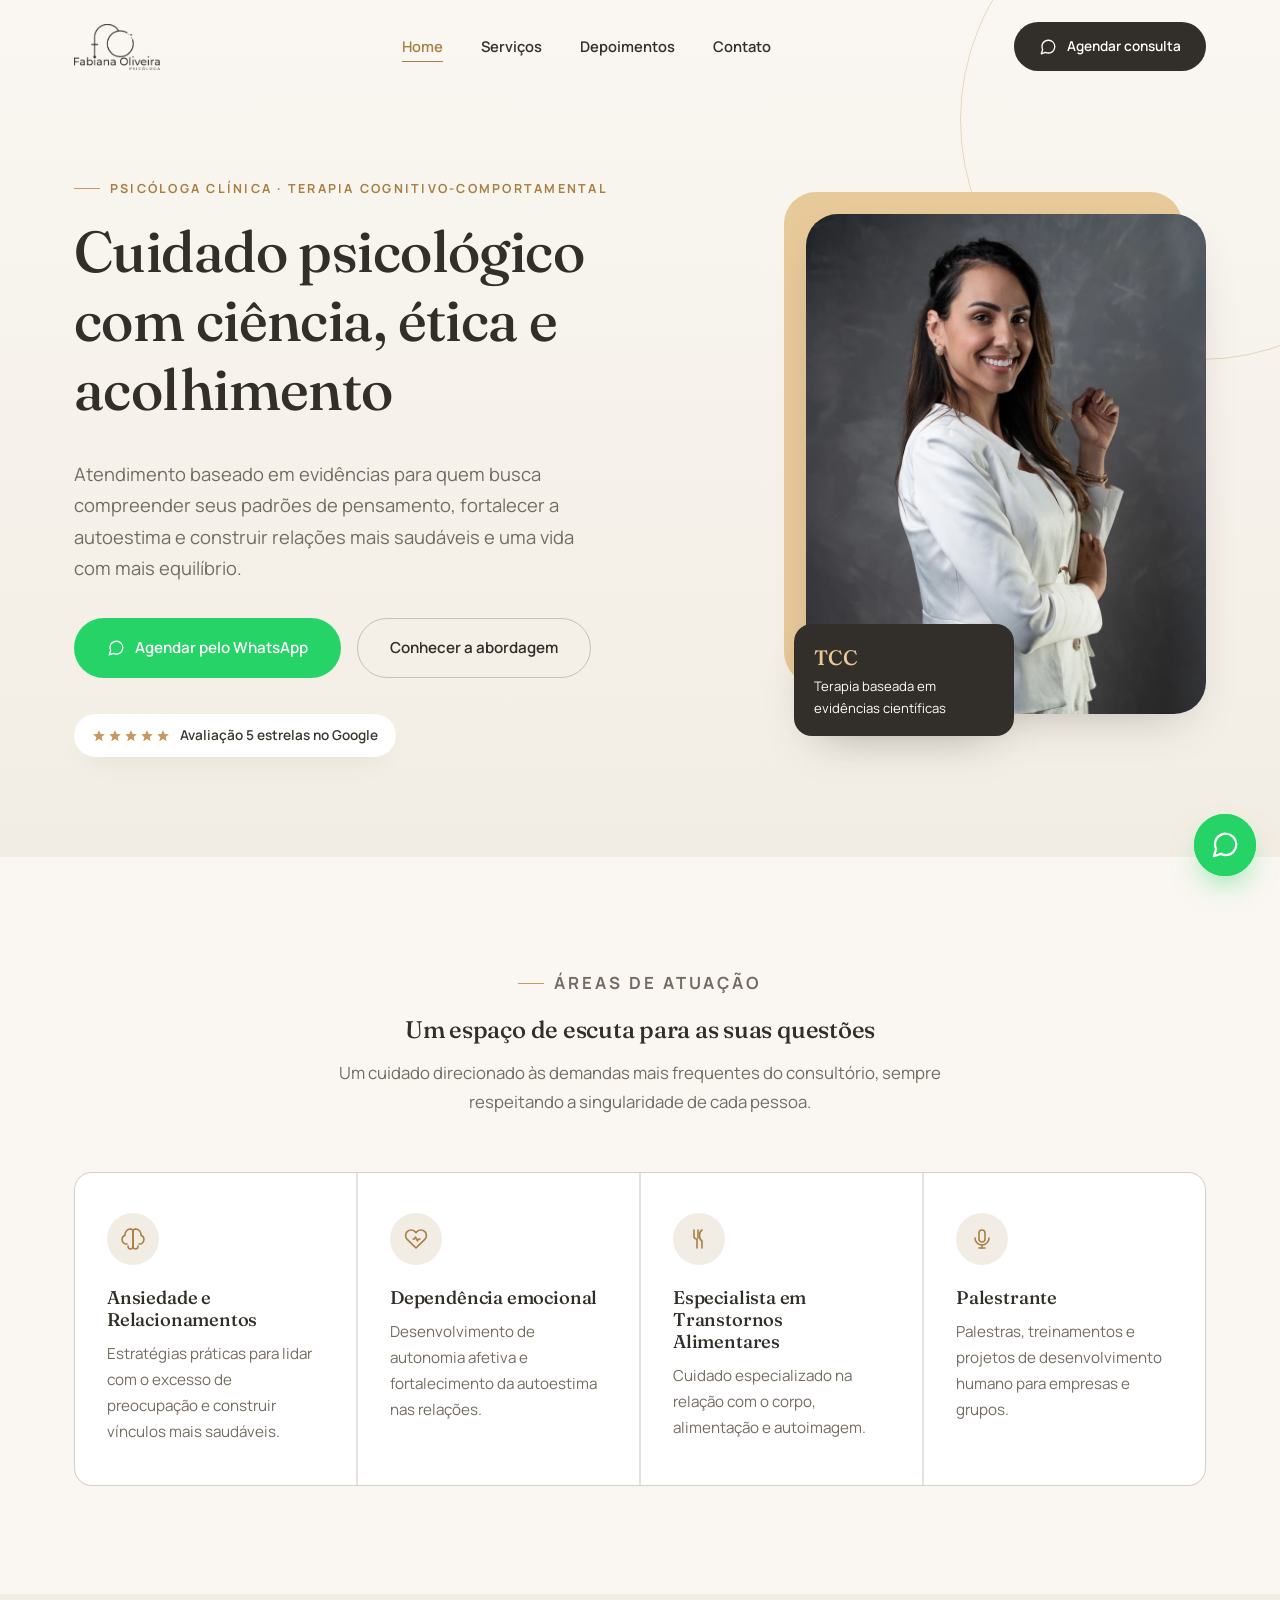
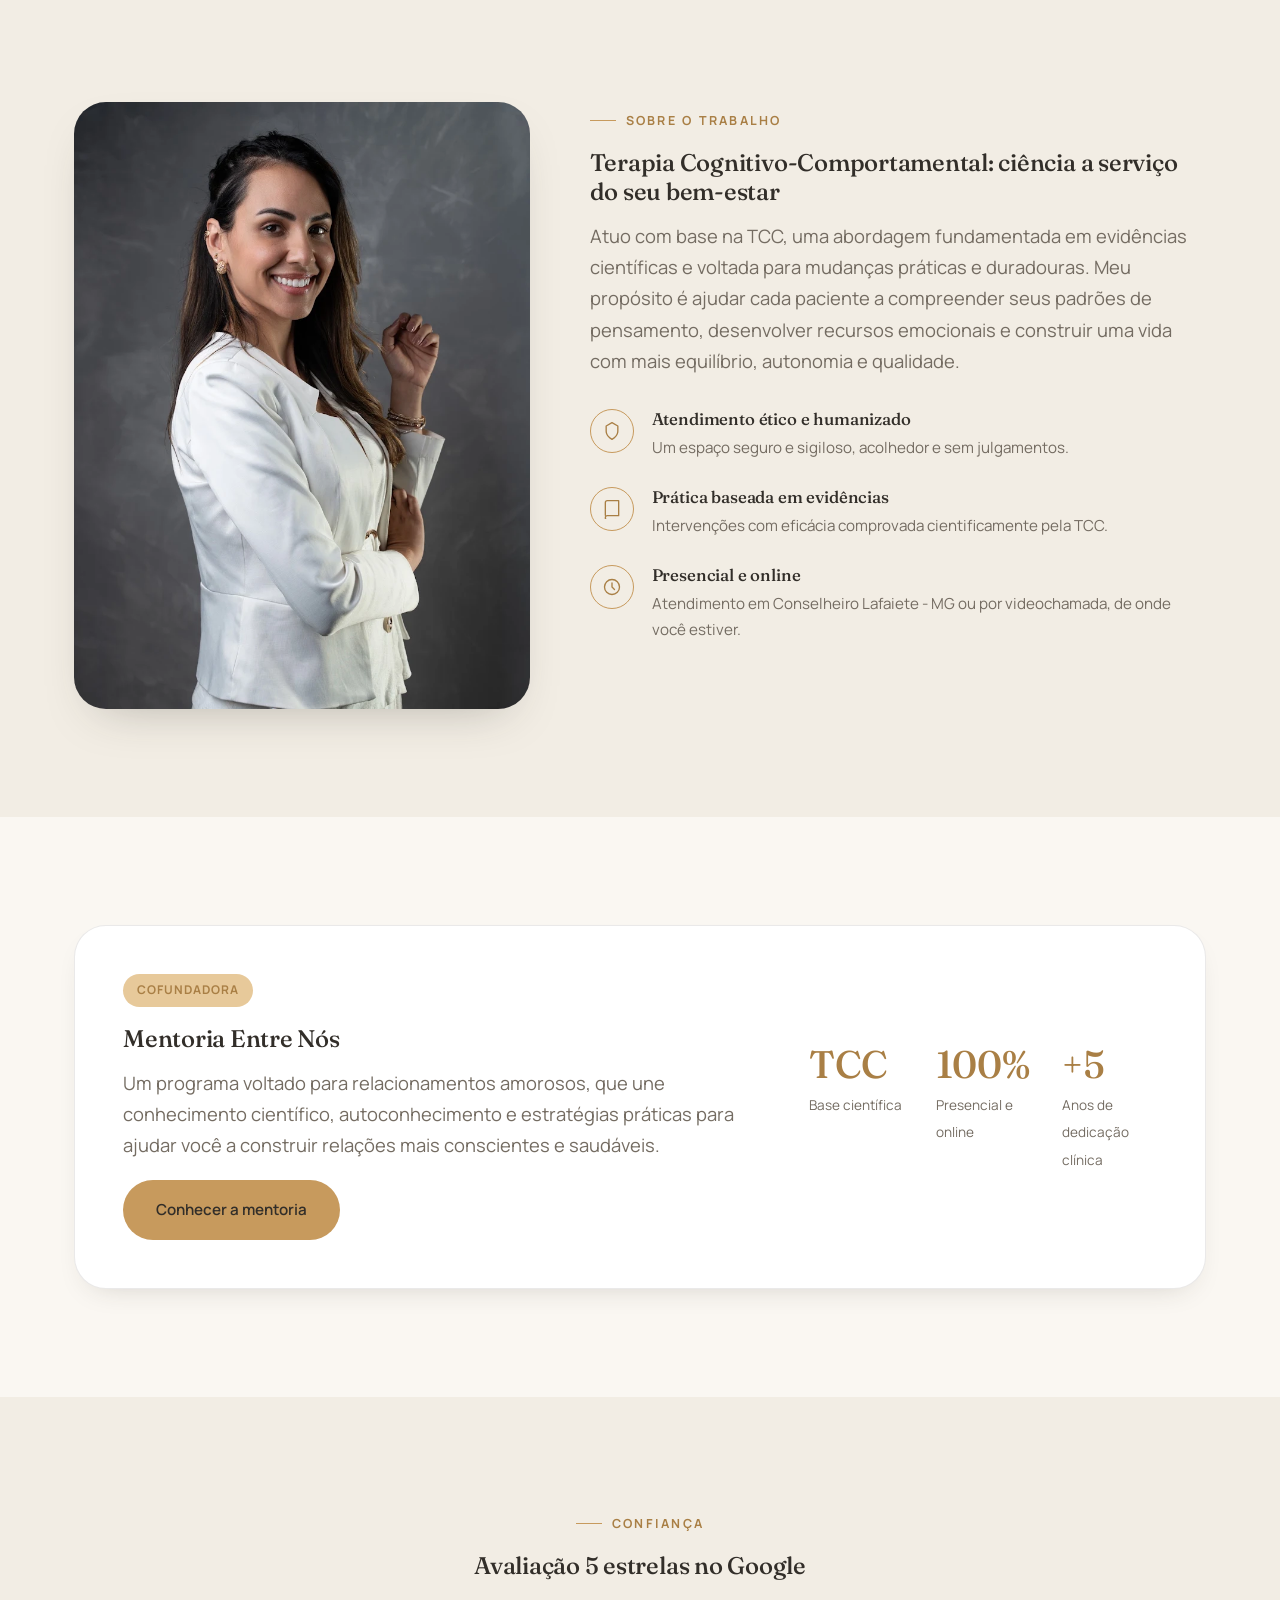
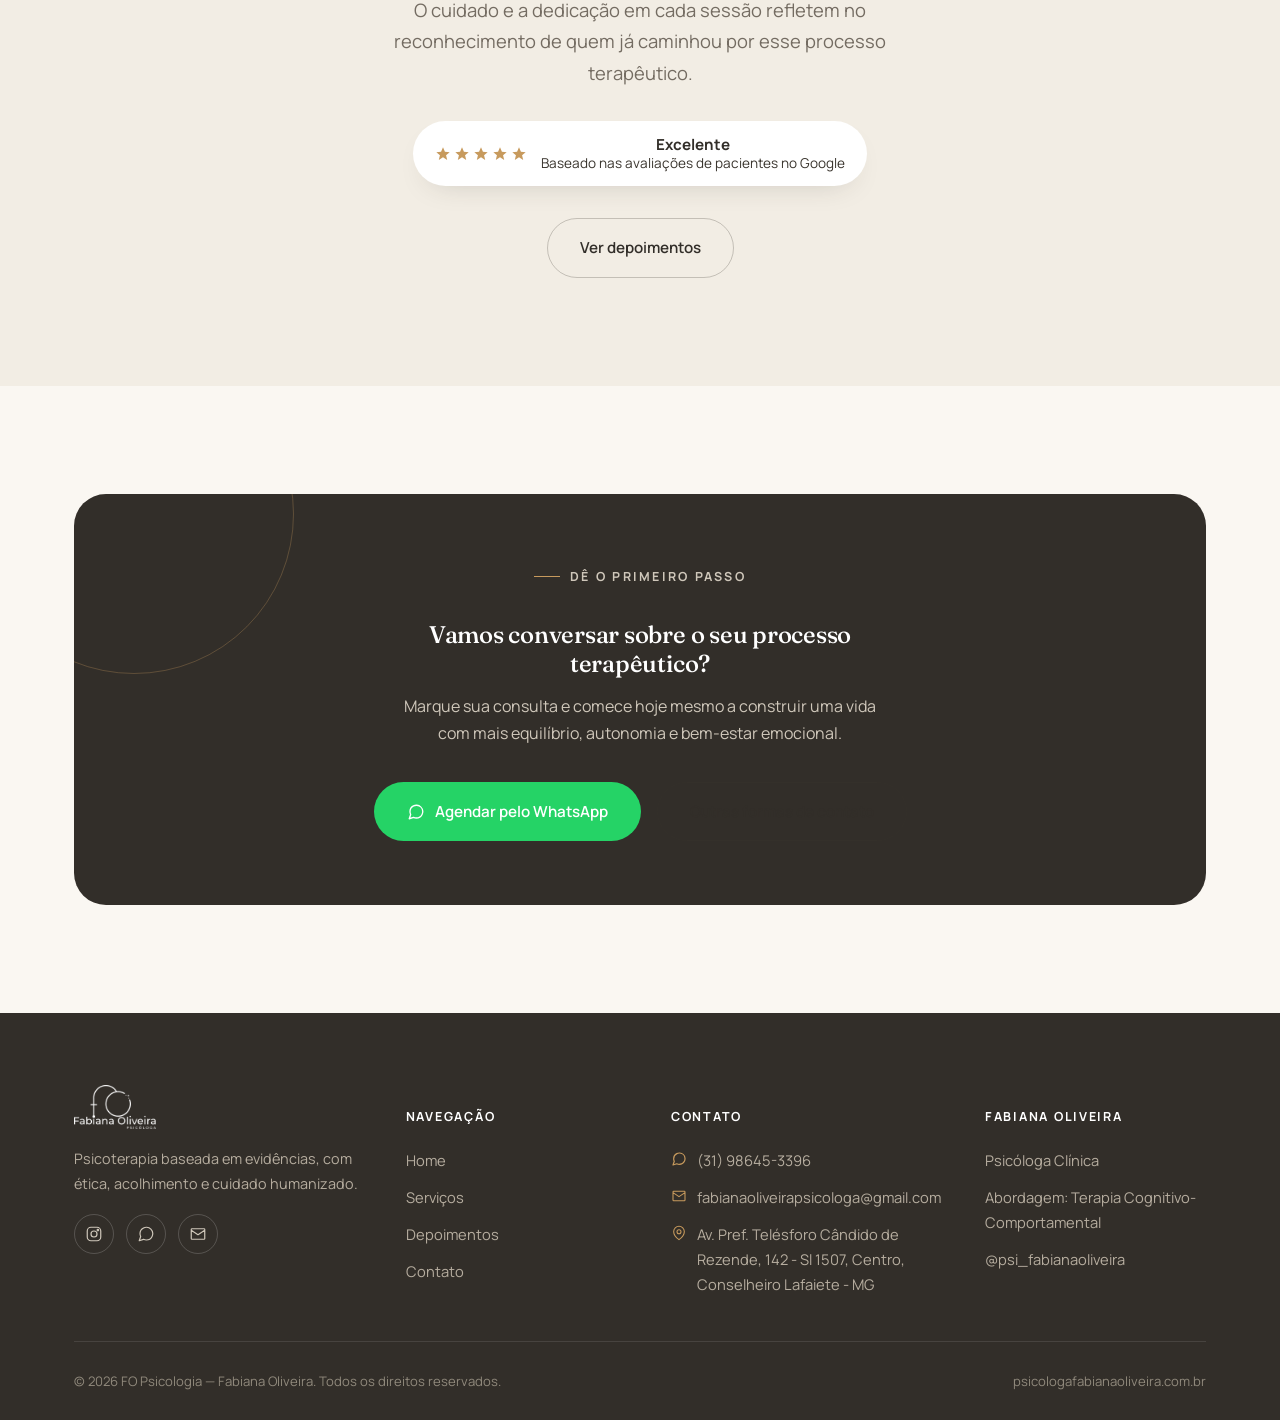
==== index.html @ f7d84fdc "Site institucional FO Psicologia - versao inicial Co-authored-by: Cursor <cursoragent@cursor.com>" ====
<!DOCTYPE html>
<html lang="pt-BR">
<head>
<meta charset="UTF-8" />
<meta name="viewport" content="width=device-width, initial-scale=1.0" />
<title>FO Psicologia | Fabiana Oliveira — Psicóloga Clínica em Conselheiro Lafaiete</title>
<meta name="description" content="Psicoterapia baseada em evidências (TCC) para ansiedade, transtornos alimentares e relacionamentos. Atendimento presencial em Conselheiro Lafaiete - MG e online. Agende sua consulta." />
<meta name="theme-color" content="#322e29" />
<link rel="canonical" href="https://psicologafabianaoliveira.com.br/" />

<!-- Open Graph -->
<meta property="og:type" content="website" />
<meta property="og:title" content="FO Psicologia | Fabiana Oliveira — Psicóloga Clínica" />
<meta property="og:description" content="Psicoterapia baseada em evidências (TCC) para ansiedade, transtornos alimentares e relacionamentos amorosos." />
<meta property="og:image" content="https://psicologafabianaoliveira.com.br/fotos/foto.webp" />
<meta property="og:locale" content="pt_BR" />

<link rel="icon" type="image/png" href="logo/logo-fo-psicologia-4.png" />

<link rel="preconnect" href="https://fonts.googleapis.com" />
<link rel="preconnect" href="https://fonts.gstatic.com" crossorigin />
<link href="https://fonts.googleapis.com/css2?family=Fraunces:ital,opsz,wght@0,9..144,400;0,9..144,500;0,9..144,600;1,9..144,500&family=Manrope:wght@400;500;600;700;800&display=swap" rel="stylesheet" />

<link rel="stylesheet" href="css/style.css" />
</head>
<body>

<!-- ============ SPLASH ============ -->
<div class="splash" data-splash>
  <img class="splash__logo" src="logo/logo-fo-psicologia-3.png" alt="FO Psicologia" />
  <div class="splash__line"></div>
  <span class="splash__tag">Psicoterapia baseada em evidências</span>
</div>

<!-- ============ HEADER ============ -->
<header class="site-header" data-header>
  <div class="container">
    <a href="index.html" class="brand">
      <img src="logo/logo-fo-psicologia-2.png" alt="FO Psicologia — Fabiana Oliveira, Psicóloga" />
    </a>

    <nav class="nav-desktop" aria-label="Navegação principal">
      <ul>
        <li><a href="index.html" class="is-active">Home</a></li>
        <li><a href="servicos.html">Serviços</a></li>
        <li><a href="depoimentos.html">Depoimentos</a></li>
        <li><a href="contato.html">Contato</a></li>
      </ul>
    </nav>

    <div class="header-actions">
      <a href="https://wa.me/5531986453396?text=Ol%C3%A1%2C%20gostaria%20de%20agendar%20uma%20consulta" class="btn btn--primary" target="_blank" rel="noopener">
        <svg viewBox="0 0 24 24" fill="none" stroke="currentColor" stroke-width="1.8" stroke-linecap="round" stroke-linejoin="round"><path d="M21 11.5a8.38 8.38 0 0 1-.9 3.8 8.5 8.5 0 0 1-7.6 4.7 8.38 8.38 0 0 1-3.8-.9L3 21l1.9-5.7a8.38 8.38 0 0 1-.9-3.8 8.5 8.5 0 0 1 4.7-7.6 8.38 8.38 0 0 1 3.8-.9h.5a8.48 8.48 0 0 1 8 8v.5z"/></svg>
        Agendar consulta
      </a>
      <button class="nav-toggle" data-nav-toggle aria-expanded="false" aria-controls="nav-mobile" aria-label="Abrir menu">
        <svg class="icon-menu" viewBox="0 0 24 24" fill="none" stroke="currentColor" stroke-width="1.8" stroke-linecap="round"><path d="M4 7h16M4 12h16M4 17h16"/></svg>
        <svg class="icon-close" viewBox="0 0 24 24" fill="none" stroke="currentColor" stroke-width="1.8" stroke-linecap="round"><path d="M6 6l12 12M18 6L6 18"/></svg>
      </button>
    </div>
  </div>
</header>

<!-- ============ MOBILE NAV ============ -->
<div class="nav-mobile" id="nav-mobile" data-nav-mobile>
  <nav aria-label="Navegação mobile">
    <ul>
      <li><a href="index.html">Home</a></li>
      <li><a href="servicos.html">Serviços</a></li>
      <li><a href="depoimentos.html">Depoimentos</a></li>
      <li><a href="contato.html">Contato</a></li>
    </ul>
  </nav>
  <div class="nav-mobile__footer">
    <a class="btn btn--whatsapp btn--block" href="https://wa.me/5531986453396?text=Ol%C3%A1%2C%20gostaria%20de%20agendar%20uma%20consulta" target="_blank" rel="noopener">
      <svg viewBox="0 0 24 24" fill="none" stroke="currentColor" stroke-width="1.8" stroke-linecap="round" stroke-linejoin="round"><path d="M21 11.5a8.38 8.38 0 0 1-.9 3.8 8.5 8.5 0 0 1-7.6 4.7 8.38 8.38 0 0 1-3.8-.9L3 21l1.9-5.7a8.38 8.38 0 0 1-.9-3.8 8.5 8.5 0 0 1 4.7-7.6 8.38 8.38 0 0 1 3.8-.9h.5a8.48 8.48 0 0 1 8 8v.5z"/></svg>
      Falar no WhatsApp
    </a>
    <div class="nav-mobile__contact">
      <svg viewBox="0 0 24 24" fill="none" stroke="currentColor" stroke-width="1.8" stroke-linecap="round" stroke-linejoin="round"><path d="M4 4h16v16H4z" opacity="0"/><path d="M3 7l9 6 9-6M4 5h16a1 1 0 0 1 1 1v12a1 1 0 0 1-1 1H4a1 1 0 0 1-1-1V6a1 1 0 0 1 1-1z"/></svg>
      fabianaoliveirapsicologa@gmail.com
    </div>
  </div>
</div>

<main>

  <!-- ============ HERO ============ -->
  <section class="hero">
    <div class="container">
      <div class="hero__content">
        <p class="eyebrow">Psicóloga Clínica · Terapia Cognitivo-Comportamental</p>
        <h1>Cuidado psicológico com ciência, ética e acolhimento</h1>
        <p class="lede">
          Atendimento baseado em evidências para quem busca compreender seus padrões
          de pensamento, fortalecer a autoestima e construir relações mais saudáveis
          e uma vida com mais equilíbrio.
        </p>
        <div class="btn-row">
          <a href="https://wa.me/5531986453396?text=Ol%C3%A1%2C%20gostaria%20de%20agendar%20uma%20consulta" class="btn btn--whatsapp" target="_blank" rel="noopener">
            <svg viewBox="0 0 24 24" fill="none" stroke="currentColor" stroke-width="1.8" stroke-linecap="round" stroke-linejoin="round"><path d="M21 11.5a8.38 8.38 0 0 1-.9 3.8 8.5 8.5 0 0 1-7.6 4.7 8.38 8.38 0 0 1-3.8-.9L3 21l1.9-5.7a8.38 8.38 0 0 1-.9-3.8 8.5 8.5 0 0 1 4.7-7.6 8.38 8.38 0 0 1 3.8-.9h.5a8.48 8.48 0 0 1 8 8v.5z"/></svg>
            Agendar pelo WhatsApp
          </a>
          <a href="#abordagem" class="btn btn--outline">Conhecer a abordagem</a>
        </div>

        <div class="hero__badge">
          <span class="stars">
            <svg viewBox="0 0 24 24" fill="currentColor"><path d="M12 2l2.9 6.6 7.1.6-5.4 4.7 1.7 7-6.3-3.9L5.7 21l1.7-7L2 9.2l7.1-.6L12 2z"/></svg>
            <svg viewBox="0 0 24 24" fill="currentColor"><path d="M12 2l2.9 6.6 7.1.6-5.4 4.7 1.7 7-6.3-3.9L5.7 21l1.7-7L2 9.2l7.1-.6L12 2z"/></svg>
            <svg viewBox="0 0 24 24" fill="currentColor"><path d="M12 2l2.9 6.6 7.1.6-5.4 4.7 1.7 7-6.3-3.9L5.7 21l1.7-7L2 9.2l7.1-.6L12 2z"/></svg>
            <svg viewBox="0 0 24 24" fill="currentColor"><path d="M12 2l2.9 6.6 7.1.6-5.4 4.7 1.7 7-6.3-3.9L5.7 21l1.7-7L2 9.2l7.1-.6L12 2z"/></svg>
            <svg viewBox="0 0 24 24" fill="currentColor"><path d="M12 2l2.9 6.6 7.1.6-5.4 4.7 1.7 7-6.3-3.9L5.7 21l1.7-7L2 9.2l7.1-.6L12 2z"/></svg>
          </span>
          Avaliação 5 estrelas no Google
        </div>
      </div>

      <div class="hero__visual">
        <div class="hero__visual-shape"></div>
        <img src="fotos/foto.webp" alt="Fabiana Oliveira, psicóloga clínica da FO Psicologia" />
        <div class="hero__visual-tag">
          <strong>TCC</strong>
          Terapia baseada em evidências científicas
        </div>
      </div>
    </div>
  </section>

  <!-- ============ PARA QUEM É ============ -->
  <section class="section" id="especialidades">
    <div class="container">
      <div class="section-head section-head--center">
        <p class="eyebrow" style="justify-content:center">Áreas de atuação</p>
        <h2>Um espaço de escuta para as suas questões</h2>
        <p>Um cuidado direcionado às demandas mais frequentes do consultório, sempre respeitando a singularidade de cada pessoa.</p>
      </div>

      <div class="specialty-grid">
        <div class="specialty-card reveal">
          <div class="specialty-card__icon">
            <svg viewBox="0 0 24 24" fill="none" stroke="currentColor" stroke-width="1.6" stroke-linecap="round" stroke-linejoin="round"><path d="M9.5 2a5.5 5.5 0 0 0-5.44 6.32A4.5 4.5 0 0 0 5 17h1"/><path d="M14.5 2a5.5 5.5 0 0 1 5.44 6.32A4.5 4.5 0 0 1 19 17h-1"/><path d="M9.5 2c1.5 0 2.5 1.5 2.5 3v14c0 1.5-1 3-2.5 3S7 20.5 7 19"/><path d="M14.5 2c-1.5 0-2.5 1.5-2.5 3v14c0 1.5 1 3 2.5 3s2.5-1.5 2.5-3"/></svg>
          </div>
          <h3>Ansiedade e Relacionamentos</h3>
          <p>Estratégias práticas para lidar com o excesso de preocupação e construir vínculos mais saudáveis.</p>
        </div>

        <div class="specialty-card reveal">
          <div class="specialty-card__icon">
            <svg viewBox="0 0 24 24" fill="none" stroke="currentColor" stroke-width="1.6" stroke-linecap="round" stroke-linejoin="round"><path d="M20.8 4.6a5.5 5.5 0 0 0-7.8 0L12 5.6l-1-1a5.5 5.5 0 0 0-7.8 7.8l1 1L12 21l7.8-7.6 1-1a5.5 5.5 0 0 0 0-7.8z"/><path d="M9 12h1.5l1-2 2 4 1-2H16"/></svg>
          </div>
          <h3>Dependência emocional</h3>
          <p>Desenvolvimento de autonomia afetiva e fortalecimento da autoestima nas relações.</p>
        </div>

        <div class="specialty-card reveal">
          <div class="specialty-card__icon">
            <svg viewBox="0 0 24 24" fill="none" stroke="currentColor" stroke-width="1.6" stroke-linecap="round" stroke-linejoin="round"><path d="M7 3v6a3 3 0 0 0 3 3v9"/><path d="M11 3v8"/><path d="M15 3c-1.7 1-2.5 3-2.5 5.5S13.3 13 15 14v7"/></svg>
          </div>
          <h3>Especialista em Transtornos Alimentares</h3>
          <p>Cuidado especializado na relação com o corpo, alimentação e autoimagem.</p>
        </div>

        <div class="specialty-card reveal">
          <div class="specialty-card__icon">
            <svg viewBox="0 0 24 24" fill="none" stroke="currentColor" stroke-width="1.6" stroke-linecap="round" stroke-linejoin="round"><path d="M12 15a3 3 0 0 0 3-3V6a3 3 0 0 0-6 0v6a3 3 0 0 0 3 3z"/><path d="M19 11a7 7 0 0 1-14 0"/><path d="M12 18v3"/><path d="M9 21h6"/></svg>
          </div>
          <h3>Palestrante</h3>
          <p>Palestras, treinamentos e projetos de desenvolvimento humano para empresas e grupos.</p>
        </div>
      </div>
    </div>
  </section>

  <!-- ============ ABORDAGEM / SOBRE ============ -->
  <section class="section section--alt" id="abordagem">
    <div class="container">
      <div class="about-grid">
        <div class="about-grid__image reveal">
          <img src="fotos/foto.webp" alt="Fabiana Oliveira em atendimento" />
        </div>

        <div>
          <p class="eyebrow">Sobre o trabalho</p>
          <h2>Terapia Cognitivo-Comportamental: ciência a serviço do seu bem-estar</h2>
          <p class="lede">
            Atuo com base na TCC, uma abordagem fundamentada em evidências científicas
            e voltada para mudanças práticas e duradouras. Meu propósito é ajudar cada
            paciente a compreender seus padrões de pensamento, desenvolver recursos
            emocionais e construir uma vida com mais equilíbrio, autonomia e qualidade.
          </p>

          <div class="approach-list">
            <div class="approach-item reveal">
              <div class="approach-item__icon">
                <svg viewBox="0 0 24 24" fill="none" stroke="currentColor" stroke-width="1.6" stroke-linecap="round" stroke-linejoin="round"><path d="M12 2l7 4v6c0 5-3.5 8-7 10-3.5-2-7-5-7-10V6z"/></svg>
              </div>
              <div>
                <h4>Atendimento ético e humanizado</h4>
                <p>Um espaço seguro e sigiloso, acolhedor e sem julgamentos.</p>
              </div>
            </div>

            <div class="approach-item reveal">
              <div class="approach-item__icon">
                <svg viewBox="0 0 24 24" fill="none" stroke="currentColor" stroke-width="1.6" stroke-linecap="round" stroke-linejoin="round"><path d="M4 19.5V4.5A2.5 2.5 0 0 1 6.5 2H20v18H6.5a2.5 2.5 0 0 0 0 5H20"/></svg>
              </div>
              <div>
                <h4>Prática baseada em evidências</h4>
                <p>Intervenções com eficácia comprovada cientificamente pela TCC.</p>
              </div>
            </div>

            <div class="approach-item reveal">
              <div class="approach-item__icon">
                <svg viewBox="0 0 24 24" fill="none" stroke="currentColor" stroke-width="1.6" stroke-linecap="round" stroke-linejoin="round"><circle cx="12" cy="12" r="9"/><path d="M12 7v5l3 3"/></svg>
              </div>
              <div>
                <h4>Presencial e online</h4>
                <p>Atendimento em Conselheiro Lafaiete - MG ou por videochamada, de onde você estiver.</p>
              </div>
            </div>
          </div>
        </div>
      </div>
    </div>
  </section>

  <!-- ============ MENTORIA ENTRE NÓS ============ -->
  <section class="section">
    <div class="container">
      <div class="mentoria reveal">
        <div>
          <span class="mentoria__label">Cofundadora</span>
          <h2>Mentoria Entre Nós</h2>
          <p class="lede">
            Um programa voltado para relacionamentos amorosos, que une conhecimento
            científico, autoconhecimento e estratégias práticas para ajudar você a
            construir relações mais conscientes e saudáveis.
          </p>
          <div class="btn-row">
            <a href="servicos.html#mentoria" class="btn btn--gold">Conhecer a mentoria</a>
          </div>
        </div>

        <div class="stats-row" style="margin-top:0;border-top:none;padding-top:0">
          <div class="stat">
            <h3>TCC</h3>
            <span>Base científica</span>
          </div>
          <div class="stat">
            <h3>100%</h3>
            <span>Presencial e online</span>
          </div>
          <div class="stat">
            <h3>+5</h3>
            <span>Anos de dedicação clínica</span>
          </div>
        </div>
      </div>
    </div>
  </section>

  <!-- ============ SOCIAL PROOF ============ -->
  <section class="section section--alt">
    <div class="container text-center">
      <p class="eyebrow" style="justify-content:center">Confiança</p>
      <h2>Avaliação 5 estrelas no Google</h2>
      <p class="lede" style="max-width:520px;margin:0 auto 32px">
        O cuidado e a dedicação em cada sessão refletem no reconhecimento de quem
        já caminhou por esse processo terapêutico.
      </p>

      <div class="google-badge">
        <span class="stars">
          <svg viewBox="0 0 24 24" fill="currentColor"><path d="M12 2l2.9 6.6 7.1.6-5.4 4.7 1.7 7-6.3-3.9L5.7 21l1.7-7L2 9.2l7.1-.6L12 2z"/></svg>
          <svg viewBox="0 0 24 24" fill="currentColor"><path d="M12 2l2.9 6.6 7.1.6-5.4 4.7 1.7 7-6.3-3.9L5.7 21l1.7-7L2 9.2l7.1-.6L12 2z"/></svg>
          <svg viewBox="0 0 24 24" fill="currentColor"><path d="M12 2l2.9 6.6 7.1.6-5.4 4.7 1.7 7-6.3-3.9L5.7 21l1.7-7L2 9.2l7.1-.6L12 2z"/></svg>
          <svg viewBox="0 0 24 24" fill="currentColor"><path d="M12 2l2.9 6.6 7.1.6-5.4 4.7 1.7 7-6.3-3.9L5.7 21l1.7-7L2 9.2l7.1-.6L12 2z"/></svg>
          <svg viewBox="0 0 24 24" fill="currentColor"><path d="M12 2l2.9 6.6 7.1.6-5.4 4.7 1.7 7-6.3-3.9L5.7 21l1.7-7L2 9.2l7.1-.6L12 2z"/></svg>
        </span>
        <span class="google-badge__text">
          <strong>Excelente</strong>
          Baseado nas avaliações de pacientes no Google
        </span>
      </div>

      <div style="margin-top:32px">
        <a href="depoimentos.html" class="btn btn--outline">Ver depoimentos</a>
      </div>
    </div>
  </section>

  <!-- ============ CTA FINAL ============ -->
  <section class="section">
    <div class="container">
      <div class="cta-banner reveal">
        <p class="eyebrow" style="justify-content:center">Dê o primeiro passo</p>
        <h2>Vamos conversar sobre o seu processo terapêutico?</h2>
        <p>Marque sua consulta e comece hoje mesmo a construir uma vida com mais equilíbrio, autonomia e bem-estar emocional.</p>
        <div class="btn-row">
          <a href="https://wa.me/5531986453396?text=Ol%C3%A1%2C%20gostaria%20de%20agendar%20uma%20consulta" class="btn btn--whatsapp" target="_blank" rel="noopener">
            <svg viewBox="0 0 24 24" fill="none" stroke="currentColor" stroke-width="1.8" stroke-linecap="round" stroke-linejoin="round"><path d="M21 11.5a8.38 8.38 0 0 1-.9 3.8 8.5 8.5 0 0 1-7.6 4.7 8.38 8.38 0 0 1-3.8-.9L3 21l1.9-5.7a8.38 8.38 0 0 1-.9-3.8 8.5 8.5 0 0 1 4.7-7.6 8.38 8.38 0 0 1 3.8-.9h.5a8.48 8.48 0 0 1 8 8v.5z"/></svg>
            Agendar pelo WhatsApp
          </a>
          <a href="contato.html" class="btn btn--outline">Outras formas de contato</a>
        </div>
      </div>
    </div>
  </section>

</main>

<!-- ============ FOOTER ============ -->
<footer class="site-footer">
  <div class="container">
    <div class="footer-grid">
      <div class="footer-brand">
        <img src="logo/logo-fo-psicologia-3.png" alt="FO Psicologia" />
        <p>Psicoterapia baseada em evidências, com ética, acolhimento e cuidado humanizado.</p>
        <div class="footer-social">
          <a href="https://www.instagram.com/psi_fabianaoliveira/" target="_blank" rel="noopener" aria-label="Instagram">
            <svg viewBox="0 0 24 24" fill="none" stroke="currentColor" stroke-width="1.6"><rect x="3" y="3" width="18" height="18" rx="5"/><circle cx="12" cy="12" r="4"/><circle cx="17.2" cy="6.8" r="1"/></svg>
          </a>
          <a href="https://wa.me/5531986453396" target="_blank" rel="noopener" aria-label="WhatsApp">
            <svg viewBox="0 0 24 24" fill="none" stroke="currentColor" stroke-width="1.6" stroke-linecap="round" stroke-linejoin="round"><path d="M21 11.5a8.38 8.38 0 0 1-.9 3.8 8.5 8.5 0 0 1-7.6 4.7 8.38 8.38 0 0 1-3.8-.9L3 21l1.9-5.7a8.38 8.38 0 0 1-.9-3.8 8.5 8.5 0 0 1 4.7-7.6 8.38 8.38 0 0 1 3.8-.9h.5a8.48 8.48 0 0 1 8 8v.5z"/></svg>
          </a>
          <a href="mailto:fabianaoliveirapsicologa@gmail.com" aria-label="E-mail">
            <svg viewBox="0 0 24 24" fill="none" stroke="currentColor" stroke-width="1.6" stroke-linecap="round" stroke-linejoin="round"><path d="M3 7l9 6 9-6M4 5h16a1 1 0 0 1 1 1v12a1 1 0 0 1-1 1H4a1 1 0 0 1-1-1V6a1 1 0 0 1 1-1z"/></svg>
          </a>
        </div>
      </div>

      <div class="footer-col">
        <h5>Navegação</h5>
        <ul>
          <li><a href="index.html">Home</a></li>
          <li><a href="servicos.html">Serviços</a></li>
          <li><a href="depoimentos.html">Depoimentos</a></li>
          <li><a href="contato.html">Contato</a></li>
        </ul>
      </div>

      <div class="footer-col">
        <h5>Contato</h5>
        <ul>
          <li>
            <svg viewBox="0 0 24 24" fill="none" stroke="currentColor" stroke-width="1.8" stroke-linecap="round" stroke-linejoin="round"><path d="M21 11.5a8.38 8.38 0 0 1-.9 3.8 8.5 8.5 0 0 1-7.6 4.7 8.38 8.38 0 0 1-3.8-.9L3 21l1.9-5.7a8.38 8.38 0 0 1-.9-3.8 8.5 8.5 0 0 1 4.7-7.6 8.38 8.38 0 0 1 3.8-.9h.5a8.48 8.48 0 0 1 8 8v.5z"/></svg>
            <a href="https://wa.me/5531986453396" target="_blank" rel="noopener">(31) 98645-3396</a>
          </li>
          <li>
            <svg viewBox="0 0 24 24" fill="none" stroke="currentColor" stroke-width="1.6" stroke-linecap="round" stroke-linejoin="round"><path d="M3 7l9 6 9-6M4 5h16a1 1 0 0 1 1 1v12a1 1 0 0 1-1 1H4a1 1 0 0 1-1-1V6a1 1 0 0 1 1-1z"/></svg>
            <a href="mailto:fabianaoliveirapsicologa@gmail.com">fabianaoliveirapsicologa@gmail.com</a>
          </li>
          <li>
            <svg viewBox="0 0 24 24" fill="none" stroke="currentColor" stroke-width="1.6" stroke-linecap="round" stroke-linejoin="round"><path d="M20 10c0 6-8 12-8 12s-8-6-8-12a8 8 0 0 1 16 0z"/><circle cx="12" cy="10" r="3"/></svg>
            <span>Av. Pref. Telésforo Cândido de Rezende, 142 - Sl 1507, Centro, Conselheiro Lafaiete - MG</span>
          </li>
        </ul>
      </div>

      <div class="footer-col">
        <h5>Fabiana Oliveira</h5>
        <ul>
          <li><span>Psicóloga Clínica</span></li>
          <li><span>Abordagem: Terapia Cognitivo-Comportamental</span></li>
          <li><a href="https://www.instagram.com/psi_fabianaoliveira/" target="_blank" rel="noopener">@psi_fabianaoliveira</a></li>
        </ul>
      </div>
    </div>

    <div class="footer-bottom">
      <span>&copy; <span data-year></span> FO Psicologia — Fabiana Oliveira. Todos os direitos reservados.</span>
      <span>psicologafabianaoliveira.com.br</span>
    </div>
  </div>
</footer>

<!-- ============ WHATSAPP FLOAT ============ -->
<a href="https://wa.me/5531986453396?text=Ol%C3%A1%2C%20gostaria%20de%20agendar%20uma%20consulta" class="whatsapp-float" target="_blank" rel="noopener" aria-label="Falar no WhatsApp">
  <svg viewBox="0 0 24 24" fill="none" stroke="currentColor" stroke-width="1.8" stroke-linecap="round" stroke-linejoin="round"><path d="M21 11.5a8.38 8.38 0 0 1-.9 3.8 8.5 8.5 0 0 1-7.6 4.7 8.38 8.38 0 0 1-3.8-.9L3 21l1.9-5.7a8.38 8.38 0 0 1-.9-3.8 8.5 8.5 0 0 1 4.7-7.6 8.38 8.38 0 0 1 3.8-.9h.5a8.48 8.48 0 0 1 8 8v.5z"/></svg>
</a>

<script src="js/main.js"></script>
</body>
</html>
---- css/style.css ----
/* =========================================================
   FO PSICOLOGIA — Design System
   Minimalista · Sofisticado · Baseado em evidências
   ========================================================= */

:root {
  /* Paleta extraída da identidade visual (logo) */
  --color-bg: #faf7f2;
  --color-bg-alt: #f2ede4;
  --color-surface: #ffffff;
  --color-charcoal: #322e29;
  --color-charcoal-soft: #4a453e;
  --color-text: #3a352e;
  --color-text-muted: #746c62;
  --color-gold: #c79a5d;
  --color-gold-deep: #a97f45;
  --color-gold-light: #e7c99a;
  --color-gray: #a39c92;
  --color-line: rgba(50, 46, 41, 0.1);
  --color-whatsapp: #25d366;
  --color-whatsapp-dark: #1da851;

  --font-display: "Fraunces", "Times New Roman", serif;
  --font-body: "Manrope", "Segoe UI", sans-serif;

  --container: 1180px;
  --radius-sm: 8px;
  --radius-md: 18px;
  --radius-lg: 32px;
  --radius-full: 999px;

  --shadow-soft: 0 20px 50px -25px rgba(50, 46, 41, 0.35);
  --shadow-card: 0 12px 30px -18px rgba(50, 46, 41, 0.25);

  --ease: cubic-bezier(0.22, 1, 0.36, 1);
  --dur: 0.6s;
}

/* ---------- Reset ---------- */
*,
*::before,
*::after {
  box-sizing: border-box;
}

html {
  scroll-behavior: smooth;
}

body {
  margin: 0;
  background: var(--color-bg);
  color: var(--color-text);
  font-family: var(--font-body);
  font-size: 16px;
  line-height: 1.7;
  -webkit-font-smoothing: antialiased;
  overflow-x: hidden;
}

body.no-scroll {
  overflow: hidden;
}

img {
  max-width: 100%;
  display: block;
}

a {
  color: inherit;
  text-decoration: none;
}

ul {
  margin: 0;
  padding: 0;
  list-style: none;
}

h1,
h2,
h3,
h4 {
  font-family: var(--font-display);
  font-weight: 500;
  line-height: 1.2;
  margin: 0 0 0.6em;
  color: var(--color-charcoal);
  letter-spacing: -0.01em;
}

p {
  margin: 0 0 1em;
}

button {
  font-family: inherit;
  cursor: pointer;
}

svg {
  display: block;
}

@media (prefers-reduced-motion: reduce) {
  *,
  *::before,
  *::after {
    animation-duration: 0.001ms !important;
    animation-iteration-count: 1 !important;
    transition-duration: 0.001ms !important;
    scroll-behavior: auto !important;
  }
}

/* ---------- Layout helpers ---------- */
.container {
  max-width: var(--container);
  margin: 0 auto;
  padding: 0 24px;
}

.section {
  padding: 108px 0;
}

.section--tight {
  padding: 72px 0;
}

.section--alt {
  background: var(--color-bg-alt);
}

.section--dark {
  background: var(--color-charcoal);
  color: #efe9df;
}

.section--dark h2,
.section--dark h3 {
  color: #fff;
}

.eyebrow {
  display: inline-flex;
  align-items: center;
  gap: 10px;
  font-family: var(--font-body);
  font-size: 0.78rem;
  font-weight: 700;
  letter-spacing: 0.18em;
  text-transform: uppercase;
  color: var(--color-gold-deep);
  margin-bottom: 18px;
}

.eyebrow::before {
  content: "";
  width: 26px;
  height: 1px;
  background: var(--color-gold);
}

.section--dark .eyebrow {
  color: var(--color-gold-light);
}

.section-head {
  max-width: 640px;
  margin: 0 0 56px;
}

.section-head--center {
  margin-left: auto;
  margin-right: auto;
  text-align: center;
}

.section-head p {
  color: var(--color-text-muted);
  font-size: 1.05rem;
}

.section--dark .section-head p {
  color: #cfc7ba;
}

.lede {
  font-size: 1.15rem;
  color: var(--color-text-muted);
}

.text-center {
  text-align: center;
}

.divider {
  width: 60px;
  height: 2px;
  background: var(--color-gold);
  border: none;
  margin: 28px 0;
}

.divider--center {
  margin-left: auto;
  margin-right: auto;
}

/* ---------- Buttons ---------- */
.btn {
  display: inline-flex;
  align-items: center;
  justify-content: center;
  gap: 10px;
  padding: 16px 32px;
  border-radius: var(--radius-full);
  font-weight: 600;
  font-size: 0.95rem;
  border: 1px solid transparent;
  transition: transform 0.35s var(--ease), background 0.35s var(--ease),
    border-color 0.35s var(--ease), color 0.35s var(--ease),
    box-shadow 0.35s var(--ease);
  white-space: nowrap;
}

.btn svg {
  width: 18px;
  height: 18px;
}

.btn--primary {
  background: var(--color-charcoal);
  color: #fff;
}

.btn--primary:hover {
  background: #211e1a;
  transform: translateY(-2px);
  box-shadow: var(--shadow-card);
}

.btn--gold {
  background: var(--color-gold);
  color: var(--color-charcoal);
}

.btn--gold:hover {
  background: var(--color-gold-deep);
  color: #fff;
  transform: translateY(-2px);
}

.btn--outline {
  background: transparent;
  border-color: rgba(58, 53, 46, 0.25);
  color: var(--color-charcoal);
}

.btn--outline:hover {
  border-color: var(--color-charcoal);
  transform: translateY(-2px);
}

.section--dark .btn--outline {
  border-color: rgba(255, 255, 255, 0.3);
  color: #fff;
}

.section--dark .btn--outline:hover {
  border-color: #fff;
}

.btn--whatsapp {
  background: var(--color-whatsapp);
  color: #fff;
}

.btn--whatsapp:hover {
  background: var(--color-whatsapp-dark);
  transform: translateY(-2px);
  box-shadow: var(--shadow-card);
}

.btn--block {
  width: 100%;
}

.btn-row {
  display: flex;
  flex-wrap: wrap;
  gap: 16px;
  align-items: center;
}

/* ---------- Splash Screen ---------- */
.splash {
  position: fixed;
  inset: 0;
  z-index: 9999;
  background: var(--color-charcoal);
  display: flex;
  align-items: center;
  justify-content: center;
  flex-direction: column;
  transition: opacity 0.9s var(--ease), visibility 0.9s var(--ease);
}

.splash::before {
  content: "";
  position: absolute;
  inset: 0;
  background: radial-gradient(circle at 50% 40%, rgba(199, 154, 93, 0.18), transparent 60%);
}

.splash__logo {
  width: min(280px, 60vw);
  opacity: 0;
  transform: translateY(14px) scale(0.97);
  animation: splashIn 1.1s var(--ease) forwards 0.15s;
  position: relative;
}

.splash__line {
  width: 0;
  height: 1px;
  background: var(--color-gold);
  margin-top: 26px;
  animation: splashLine 1s var(--ease) forwards 0.9s;
  position: relative;
}

.splash__tag {
  margin-top: 18px;
  font-family: var(--font-body);
  font-size: 0.72rem;
  letter-spacing: 0.32em;
  text-transform: uppercase;
  color: var(--color-gray);
  opacity: 0;
  animation: splashTag 0.8s var(--ease) forwards 1.15s;
  position: relative;
}

@keyframes splashIn {
  to {
    opacity: 1;
    transform: translateY(0) scale(1);
  }
}

@keyframes splashLine {
  to {
    width: 84px;
  }
}

@keyframes splashTag {
  to {
    opacity: 1;
  }
}

.splash.is-hidden {
  opacity: 0;
  visibility: hidden;
  pointer-events: none;
}

.splash[hidden] {
  display: none;
}

/* ---------- Header ---------- */
.site-header {
  position: fixed;
  top: 0;
  left: 0;
  right: 0;
  z-index: 500;
  padding: 22px 0;
  transition: background 0.4s var(--ease), padding 0.4s var(--ease),
    box-shadow 0.4s var(--ease);
}

.site-header .container {
  display: flex;
  align-items: center;
  justify-content: space-between;
  gap: 24px;
}

.site-header.is-scrolled {
  background: rgba(250, 247, 242, 0.92);
  backdrop-filter: blur(10px);
  padding: 14px 0;
  box-shadow: 0 8px 30px -20px rgba(50, 46, 41, 0.4);
}

.brand {
  display: flex;
  align-items: center;
}

.brand img {
  height: 46px;
  width: auto;
  transition: height 0.4s var(--ease);
}

.site-header.is-scrolled .brand img {
  height: 38px;
}

.nav-desktop {
  display: none;
}

.nav-desktop ul {
  display: flex;
  gap: 38px;
  align-items: center;
}

.nav-desktop a {
  font-size: 0.92rem;
  font-weight: 600;
  color: var(--color-charcoal);
  position: relative;
  padding: 6px 0;
}

.nav-desktop a::after {
  content: "";
  position: absolute;
  left: 0;
  bottom: 0;
  width: 0;
  height: 1px;
  background: var(--color-gold-deep);
  transition: width 0.35s var(--ease);
}

.nav-desktop a:hover::after,
.nav-desktop a.is-active::after {
  width: 100%;
}

.nav-desktop a.is-active {
  color: var(--color-gold-deep);
}

.header-actions {
  display: flex;
  align-items: center;
  gap: 18px;
}

.header-actions .btn {
  padding: 12px 24px;
  font-size: 0.85rem;
}

.nav-toggle {
  display: inline-flex;
  align-items: center;
  justify-content: center;
  width: 44px;
  height: 44px;
  border-radius: var(--radius-full);
  border: 1px solid var(--color-line);
  background: var(--color-surface);
}

.nav-toggle svg {
  width: 20px;
  height: 20px;
}

.nav-toggle .icon-close {
  display: none;
}

.nav-toggle[aria-expanded="true"] .icon-menu {
  display: none;
}

.nav-toggle[aria-expanded="true"] .icon-close {
  display: block;
}

/* Mobile nav panel */
.nav-mobile {
  position: fixed;
  inset: 0;
  z-index: 480;
  background: var(--color-bg);
  display: flex;
  flex-direction: column;
  justify-content: center;
  padding: 40px 32px;
  transform: translateY(-100%);
  transition: transform 0.5s var(--ease);
}

.nav-mobile.is-open {
  transform: translateY(0);
}

.nav-mobile ul {
  display: flex;
  flex-direction: column;
  gap: 8px;
}

.nav-mobile a {
  display: block;
  font-family: var(--font-display);
  font-size: 2rem;
  padding: 14px 0;
  border-bottom: 1px solid var(--color-line);
  color: var(--color-charcoal);
}

.nav-mobile__footer {
  margin-top: 40px;
  display: flex;
  flex-direction: column;
  gap: 14px;
}

.nav-mobile__contact {
  display: flex;
  align-items: center;
  gap: 10px;
  color: var(--color-text-muted);
  font-size: 0.95rem;
}

.nav-mobile__contact svg {
  width: 18px;
  height: 18px;
  color: var(--color-gold-deep);
  flex-shrink: 0;
}

@media (min-width: 960px) {
  .nav-desktop {
    display: block;
  }
  .nav-toggle {
    display: none;
  }
  .nav-mobile {
    display: none;
  }
}

/* ---------- Hero ---------- */
.hero {
  position: relative;
  padding: 170px 0 100px;
  background: linear-gradient(180deg, var(--color-bg) 0%, var(--color-bg-alt) 100%);
  overflow: hidden;
}

.hero::before {
  content: "";
  position: absolute;
  top: -120px;
  right: -160px;
  width: 480px;
  height: 480px;
  border-radius: 50%;
  border: 1px solid rgba(199, 154, 93, 0.35);
}

.hero .container {
  display: grid;
  grid-template-columns: 1fr;
  gap: 56px;
  align-items: center;
  position: relative;
}

.hero__content h1 {
  font-size: clamp(2.4rem, 5vw, 3.6rem);
}

.hero__content .lede {
  max-width: 520px;
  margin-bottom: 34px;
}

.hero__badge {
  display: inline-flex;
  align-items: center;
  gap: 10px;
  margin-top: 36px;
  padding: 10px 18px;
  border-radius: var(--radius-full);
  background: var(--color-surface);
  box-shadow: var(--shadow-card);
  font-size: 0.85rem;
  font-weight: 600;
}

.hero__badge .stars {
  display: flex;
  gap: 2px;
  color: var(--color-gold);
}

.hero__badge .stars svg {
  width: 14px;
  height: 14px;
}

.hero__visual {
  position: relative;
  justify-self: center;
  width: 100%;
  max-width: 400px;
}

.hero__visual-shape {
  position: absolute;
  inset: -22px 6% 6% -22px;
  background: var(--color-gold-light);
  border-radius: var(--radius-lg);
  z-index: 0;
}

.hero__visual img {
  position: relative;
  z-index: 1;
  border-radius: var(--radius-lg);
  width: 100%;
  aspect-ratio: 4 / 5;
  object-fit: cover;
  box-shadow: var(--shadow-soft);
}

.hero__visual-tag {
  position: absolute;
  z-index: 2;
  left: -12px;
  bottom: -22px;
  background: var(--color-charcoal);
  color: #fff;
  padding: 16px 20px;
  border-radius: var(--radius-md);
  font-size: 0.82rem;
  max-width: 220px;
  box-shadow: var(--shadow-soft);
}

.hero__visual-tag strong {
  display: block;
  font-family: var(--font-display);
  font-size: 1.3rem;
  color: var(--color-gold-light);
  font-weight: 500;
}

@media (min-width: 900px) {
  .hero .container {
    grid-template-columns: 1.1fr 0.9fr;
  }
  .hero__visual {
    justify-self: end;
  }
}

/* ---------- Page header (páginas internas) ---------- */
.page-header {
  padding: 160px 0 80px;
  background: linear-gradient(180deg, var(--color-bg) 0%, var(--color-bg-alt) 100%);
  text-align: center;
}

.page-header .eyebrow {
  justify-content: center;
}

.page-header h1 {
  font-size: clamp(2.2rem, 4.5vw, 3rem);
  max-width: 720px;
  margin-left: auto;
  margin-right: auto;
}

.page-header p {
  max-width: 600px;
  margin: 0 auto;
  color: var(--color-text-muted);
}

.breadcrumb {
  display: flex;
  justify-content: center;
  gap: 8px;
  font-size: 0.85rem;
  color: var(--color-text-muted);
  margin-bottom: 20px;
}

.breadcrumb a:hover {
  color: var(--color-gold-deep);
}

/* ---------- Cards de especialidades ---------- */
.specialty-grid {
  display: grid;
  grid-template-columns: 1fr;
  gap: 2px;
  background: var(--color-line);
  border: 1px solid var(--color-line);
  border-radius: var(--radius-md);
  overflow: hidden;
}

.specialty-card {
  background: var(--color-surface);
  padding: 40px 32px;
  transition: background 0.35s var(--ease);
}

.specialty-card:hover {
  background: var(--color-bg-alt);
}

.specialty-card__icon {
  width: 52px;
  height: 52px;
  border-radius: 50%;
  background: var(--color-bg-alt);
  display: flex;
  align-items: center;
  justify-content: center;
  margin-bottom: 22px;
  color: var(--color-gold-deep);
}

.specialty-card__icon svg {
  width: 24px;
  height: 24px;
}

.specialty-card h3 {
  font-size: 1.15rem;
  margin-bottom: 10px;
}

.specialty-card p {
  color: var(--color-text-muted);
  font-size: 0.95rem;
  margin-bottom: 0;
}

@media (min-width: 700px) {
  .specialty-grid {
    grid-template-columns: repeat(2, 1fr);
  }
}

@media (min-width: 1100px) {
  .specialty-grid {
    grid-template-columns: repeat(4, 1fr);
  }
}

/* ---------- About / Abordagem ---------- */
.about-grid {
  display: grid;
  grid-template-columns: 1fr;
  gap: 60px;
  align-items: start;
}

.about-grid__image {
  position: relative;
}

.about-grid__image img {
  border-radius: var(--radius-lg);
  width: 100%;
  aspect-ratio: 3 / 4;
  object-fit: cover;
  box-shadow: var(--shadow-soft);
}

.approach-list {
  display: flex;
  flex-direction: column;
  gap: 26px;
  margin-top: 32px;
}

.approach-item {
  display: flex;
  gap: 18px;
}

.approach-item__icon {
  flex-shrink: 0;
  width: 44px;
  height: 44px;
  border-radius: 50%;
  border: 1px solid var(--color-gold);
  display: flex;
  align-items: center;
  justify-content: center;
  color: var(--color-gold-deep);
}

.approach-item__icon svg {
  width: 20px;
  height: 20px;
}

.approach-item h4 {
  font-size: 1.05rem;
  margin-bottom: 6px;
}

.approach-item p {
  color: var(--color-text-muted);
  font-size: 0.95rem;
  margin-bottom: 0;
}

@media (min-width: 960px) {
  .about-grid {
    grid-template-columns: 0.85fr 1.15fr;
  }
}

/* ---------- Stats ---------- */
.stats-row {
  display: grid;
  grid-template-columns: repeat(2, 1fr);
  gap: 32px;
  margin-top: 50px;
  padding-top: 44px;
  border-top: 1px solid var(--color-line);
}

.stat h3 {
  font-size: clamp(1.8rem, 3vw, 2.4rem);
  color: var(--color-gold-deep);
  margin-bottom: 4px;
}

.stat span {
  font-size: 0.85rem;
  color: var(--color-text-muted);
}

.section--dark .stat span {
  color: #cfc7ba;
}

@media (min-width: 700px) {
  .stats-row {
    grid-template-columns: repeat(3, 1fr);
  }
}

/* ---------- Mentoria banner ---------- */
.mentoria {
  display: grid;
  grid-template-columns: 1fr;
  gap: 40px;
  align-items: center;
  background: var(--color-surface);
  border: 1px solid var(--color-line);
  border-radius: var(--radius-lg);
  padding: 48px;
  box-shadow: var(--shadow-card);
}

.mentoria__label {
  display: inline-block;
  padding: 6px 14px;
  border-radius: var(--radius-full);
  background: var(--color-gold-light);
  color: var(--color-gold-deep);
  font-size: 0.75rem;
  font-weight: 700;
  letter-spacing: 0.08em;
  text-transform: uppercase;
  margin-bottom: 18px;
}

@media (min-width: 960px) {
  .mentoria {
    grid-template-columns: 1.3fr 0.7fr;
  }
}

/* ---------- Google Badge ---------- */
.google-badge {
  display: inline-flex;
  align-items: center;
  gap: 14px;
  padding: 14px 22px;
  border-radius: var(--radius-full);
  background: var(--color-surface);
  box-shadow: var(--shadow-card);
}

.google-badge .stars {
  display: flex;
  gap: 3px;
  color: var(--color-gold);
}

.google-badge .stars svg {
  width: 16px;
  height: 16px;
}

.google-badge__text {
  font-size: 0.85rem;
  line-height: 1.3;
}

.google-badge__text strong {
  display: block;
  font-size: 0.95rem;
  color: var(--color-charcoal);
}

/* ---------- Testimonials ---------- */
.testimonial-grid {
  display: grid;
  grid-template-columns: 1fr;
  gap: 28px;
}

.testimonial-card {
  background: var(--color-surface);
  border: 1px solid var(--color-line);
  border-radius: var(--radius-md);
  padding: 36px 32px;
  position: relative;
}

.testimonial-card .stars {
  display: flex;
  gap: 3px;
  color: var(--color-gold);
  margin-bottom: 18px;
}

.testimonial-card .stars svg {
  width: 16px;
  height: 16px;
}

.testimonial-card p {
  font-family: var(--font-display);
  font-size: 1.15rem;
  color: var(--color-charcoal-soft);
  font-style: italic;
}

.testimonial-card__author {
  display: flex;
  align-items: center;
  gap: 12px;
  margin-top: 22px;
}

.testimonial-card__avatar {
  width: 42px;
  height: 42px;
  border-radius: 50%;
  background: var(--color-bg-alt);
  color: var(--color-gold-deep);
  display: flex;
  align-items: center;
  justify-content: center;
  font-weight: 700;
  font-family: var(--font-display);
}

.testimonial-card__author span {
  font-size: 0.82rem;
  color: var(--color-text-muted);
}

.testimonial-card__author strong {
  display: block;
  font-size: 0.92rem;
}

.testimonial-note {
  margin-top: 40px;
  text-align: center;
  font-size: 0.85rem;
  color: var(--color-text-muted);
  max-width: 520px;
  margin-left: auto;
  margin-right: auto;
}

@media (min-width: 720px) {
  .testimonial-grid {
    grid-template-columns: repeat(2, 1fr);
  }
}

@media (min-width: 1100px) {
  .testimonial-grid {
    grid-template-columns: repeat(3, 1fr);
  }
}

/* ---------- Steps (como funciona) ---------- */
.steps {
  display: grid;
  grid-template-columns: 1fr;
  gap: 36px;
  counter-reset: step;
}

.step {
  position: relative;
  padding-left: 62px;
}

.step::before {
  counter-increment: step;
  content: counter(step, decimal-leading-zero);
  position: absolute;
  left: 0;
  top: 0;
  font-family: var(--font-display);
  font-size: 1.4rem;
  color: var(--color-gold-deep);
  width: 44px;
  height: 44px;
  border: 1px solid var(--color-gold);
  border-radius: 50%;
  display: flex;
  align-items: center;
  justify-content: center;
}

.step h4 {
  margin-bottom: 8px;
}

.step p {
  color: var(--color-text-muted);
  margin-bottom: 0;
}

@media (min-width: 720px) {
  .steps {
    grid-template-columns: repeat(3, 1fr);
  }
}

/* ---------- FAQ / Accordion ---------- */
.accordion-item {
  border-bottom: 1px solid var(--color-line);
}

.accordion-trigger {
  width: 100%;
  background: none;
  border: none;
  text-align: left;
  padding: 24px 0;
  display: flex;
  align-items: center;
  justify-content: space-between;
  gap: 20px;
  font-family: var(--font-display);
  font-size: 1.1rem;
  color: var(--color-charcoal);
}

.accordion-trigger svg {
  flex-shrink: 0;
  width: 18px;
  height: 18px;
  transition: transform 0.35s var(--ease);
  color: var(--color-gold-deep);
}

.accordion-item.is-open .accordion-trigger svg {
  transform: rotate(45deg);
}

.accordion-panel {
  max-height: 0;
  overflow: hidden;
  transition: max-height 0.4s var(--ease);
}

.accordion-panel p {
  padding-bottom: 24px;
  color: var(--color-text-muted);
  max-width: 640px;
}

/* ---------- CTA Banner ---------- */
.cta-banner {
  background: var(--color-charcoal);
  color: #fff;
  border-radius: var(--radius-lg);
  padding: 64px 40px;
  text-align: center;
  position: relative;
  overflow: hidden;
}

.cta-banner::before {
  content: "";
  position: absolute;
  width: 320px;
  height: 320px;
  border-radius: 50%;
  border: 1px solid rgba(199, 154, 93, 0.3);
  top: -140px;
  left: -100px;
}

.cta-banner h2 {
  color: #fff;
  max-width: 560px;
  margin-left: auto;
  margin-right: auto;
}

.cta-banner p {
  color: #cfc7ba;
  max-width: 480px;
  margin: 0 auto 34px;
}

.cta-banner .btn-row {
  justify-content: center;
}

/* ---------- Contact page ---------- */
.contact-grid {
  display: grid;
  grid-template-columns: 1fr;
  gap: 48px;
}

.contact-info {
  display: flex;
  flex-direction: column;
  gap: 26px;
}

.contact-info-item {
  display: flex;
  gap: 18px;
  align-items: flex-start;
}

.contact-info-item__icon {
  flex-shrink: 0;
  width: 48px;
  height: 48px;
  border-radius: 50%;
  background: var(--color-bg-alt);
  color: var(--color-gold-deep);
  display: flex;
  align-items: center;
  justify-content: center;
}

.contact-info-item__icon svg {
  width: 22px;
  height: 22px;
}

.contact-info-item h4 {
  font-size: 1rem;
  margin-bottom: 4px;
}

.contact-info-item p,
.contact-info-item a {
  color: var(--color-text-muted);
  margin-bottom: 0;
  font-size: 0.95rem;
}

.contact-info-item a:hover {
  color: var(--color-gold-deep);
}

.map-frame {
  margin-top: 8px;
  border-radius: var(--radius-md);
  overflow: hidden;
  border: 1px solid var(--color-line);
  box-shadow: var(--shadow-card);
}

.map-frame iframe {
  width: 100%;
  height: 260px;
  border: 0;
  display: block;
  filter: grayscale(0.15) contrast(1.02);
}

.contact-form {
  background: var(--color-surface);
  border: 1px solid var(--color-line);
  border-radius: var(--radius-lg);
  padding: 40px;
  box-shadow: var(--shadow-card);
}

.form-row {
  display: grid;
  grid-template-columns: 1fr;
  gap: 20px;
  margin-bottom: 20px;
}

.form-group {
  display: flex;
  flex-direction: column;
  gap: 8px;
}

.form-group label {
  font-size: 0.82rem;
  font-weight: 700;
  color: var(--color-charcoal);
}

.form-group input,
.form-group select,
.form-group textarea {
  font-family: var(--font-body);
  font-size: 0.95rem;
  padding: 14px 16px;
  border-radius: var(--radius-sm);
  border: 1px solid var(--color-line);
  background: var(--color-bg);
  color: var(--color-text);
  transition: border-color 0.3s var(--ease);
}

.form-group input:focus,
.form-group select:focus,
.form-group textarea:focus {
  outline: none;
  border-color: var(--color-gold);
}

.form-group textarea {
  resize: vertical;
  min-height: 130px;
}

.form-note {
  font-size: 0.8rem;
  color: var(--color-text-muted);
  margin-top: 14px;
  text-align: center;
}

.form-feedback {
  display: none;
  margin-top: 16px;
  padding: 14px 18px;
  border-radius: var(--radius-sm);
  background: rgba(37, 211, 102, 0.12);
  color: var(--color-whatsapp-dark);
  font-size: 0.88rem;
}

.form-feedback.is-visible {
  display: block;
}

@media (min-width: 640px) {
  .form-row--2 {
    grid-template-columns: 1fr 1fr;
  }
}

@media (min-width: 960px) {
  .contact-grid {
    grid-template-columns: 0.85fr 1.15fr;
  }
}

/* ---------- Footer ---------- */
.site-footer {
  background: var(--color-charcoal);
  color: #cfc7ba;
  padding: 72px 0 28px;
}

.footer-grid {
  display: grid;
  grid-template-columns: 1fr;
  gap: 44px;
  padding-bottom: 44px;
  border-bottom: 1px solid rgba(255, 255, 255, 0.1);
}

.footer-brand img {
  height: 44px;
  margin-bottom: 18px;
}

.footer-brand p {
  max-width: 320px;
  font-size: 0.9rem;
  color: #b6ad9f;
}

.footer-social {
  display: flex;
  gap: 12px;
  margin-top: 18px;
}

.footer-social a {
  width: 40px;
  height: 40px;
  border-radius: 50%;
  border: 1px solid rgba(255, 255, 255, 0.18);
  display: flex;
  align-items: center;
  justify-content: center;
  transition: background 0.3s var(--ease), border-color 0.3s var(--ease);
}

.footer-social a svg {
  width: 18px;
  height: 18px;
}

.footer-social a:hover {
  background: var(--color-gold);
  border-color: var(--color-gold);
  color: var(--color-charcoal);
}

.footer-col h5 {
  font-family: var(--font-body);
  font-size: 0.78rem;
  font-weight: 700;
  letter-spacing: 0.14em;
  text-transform: uppercase;
  color: #fff;
  margin-bottom: 20px;
}

.footer-col ul {
  display: flex;
  flex-direction: column;
  gap: 12px;
}

.footer-col a,
.footer-col span {
  font-size: 0.92rem;
  color: #b6ad9f;
}

.footer-col a:hover {
  color: var(--color-gold-light);
}

.footer-col li {
  display: flex;
  align-items: flex-start;
  gap: 10px;
}

.footer-col li svg {
  width: 16px;
  height: 16px;
  color: var(--color-gold);
  margin-top: 3px;
  flex-shrink: 0;
}

.footer-bottom {
  display: flex;
  flex-direction: column;
  gap: 12px;
  align-items: center;
  text-align: center;
  padding-top: 28px;
  font-size: 0.82rem;
  color: #90897c;
}

@media (min-width: 700px) {
  .footer-grid {
    grid-template-columns: 1.3fr 1fr 1fr 1fr;
  }
  .footer-bottom {
    flex-direction: row;
    justify-content: space-between;
    text-align: left;
  }
}

/* ---------- Floating WhatsApp ---------- */
.whatsapp-float {
  position: fixed;
  right: 24px;
  bottom: 24px;
  z-index: 400;
  width: 62px;
  height: 62px;
  border-radius: 50%;
  background: var(--color-whatsapp);
  color: #fff;
  display: flex;
  align-items: center;
  justify-content: center;
  box-shadow: 0 14px 30px -10px rgba(37, 211, 102, 0.6);
  transition: transform 0.35s var(--ease), box-shadow 0.35s var(--ease);
}

.whatsapp-float svg {
  width: 30px;
  height: 30px;
}

.whatsapp-float::before {
  content: "";
  position: absolute;
  inset: 0;
  border-radius: 50%;
  border: 2px solid var(--color-whatsapp);
  animation: pulse 2.4s ease-out infinite;
}

.whatsapp-float:hover {
  transform: scale(1.08);
  box-shadow: 0 18px 34px -8px rgba(37, 211, 102, 0.7);
}

@keyframes pulse {
  0% {
    opacity: 0.6;
    transform: scale(1);
  }
  100% {
    opacity: 0;
    transform: scale(1.6);
  }
}

@media (prefers-reduced-motion: reduce) {
  .whatsapp-float::before {
    animation: none;
    display: none;
  }
}

/* ---------- Reveal on scroll ---------- */
.reveal {
  opacity: 0;
  transform: translateY(24px);
  transition: opacity 0.8s var(--ease), transform 0.8s var(--ease);
}

.reveal.is-visible {
  opacity: 1;
  transform: translateY(0);
}

/* ---------- Utility ---------- */
.mt-0 {
  margin-top: 0;
}

.visually-hidden {
  position: absolute;
  width: 1px;
  height: 1px;
  overflow: hidden;
  clip: rect(0 0 0 0);
  white-space: nowrap;
}
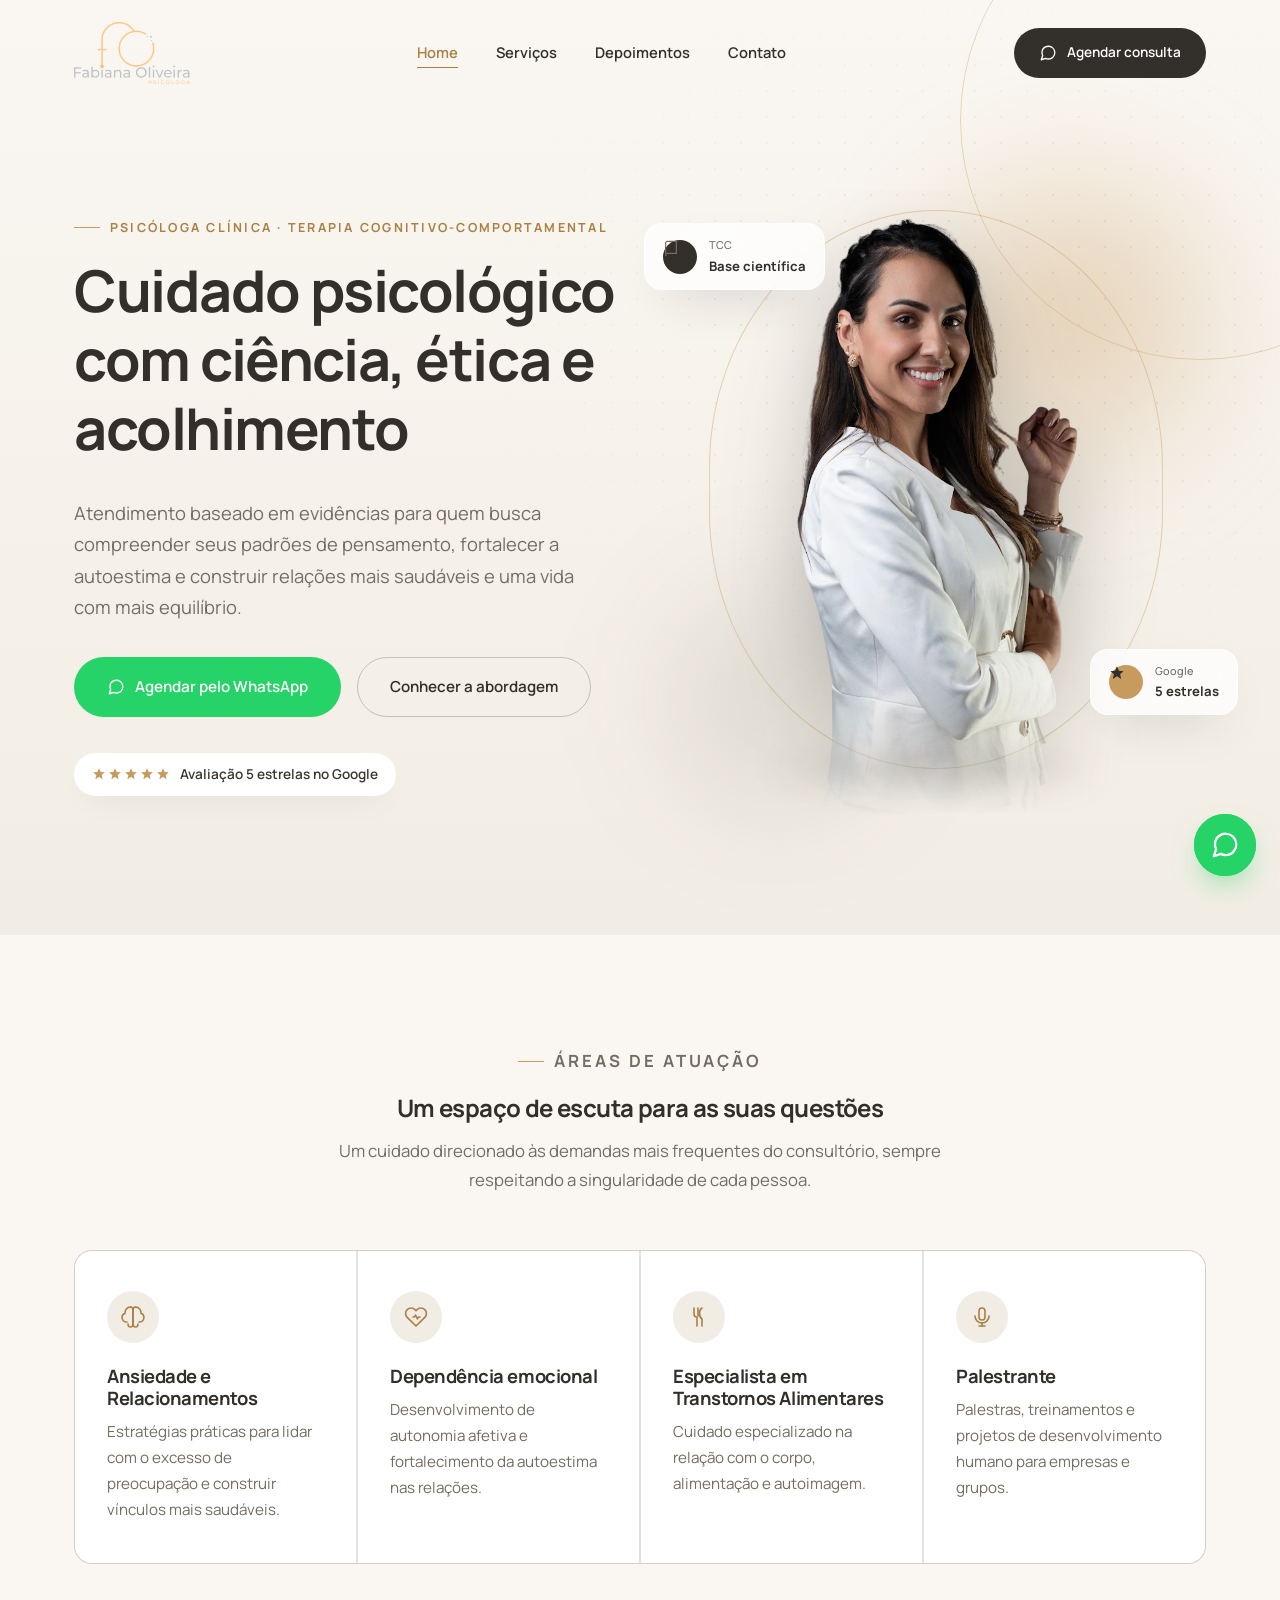
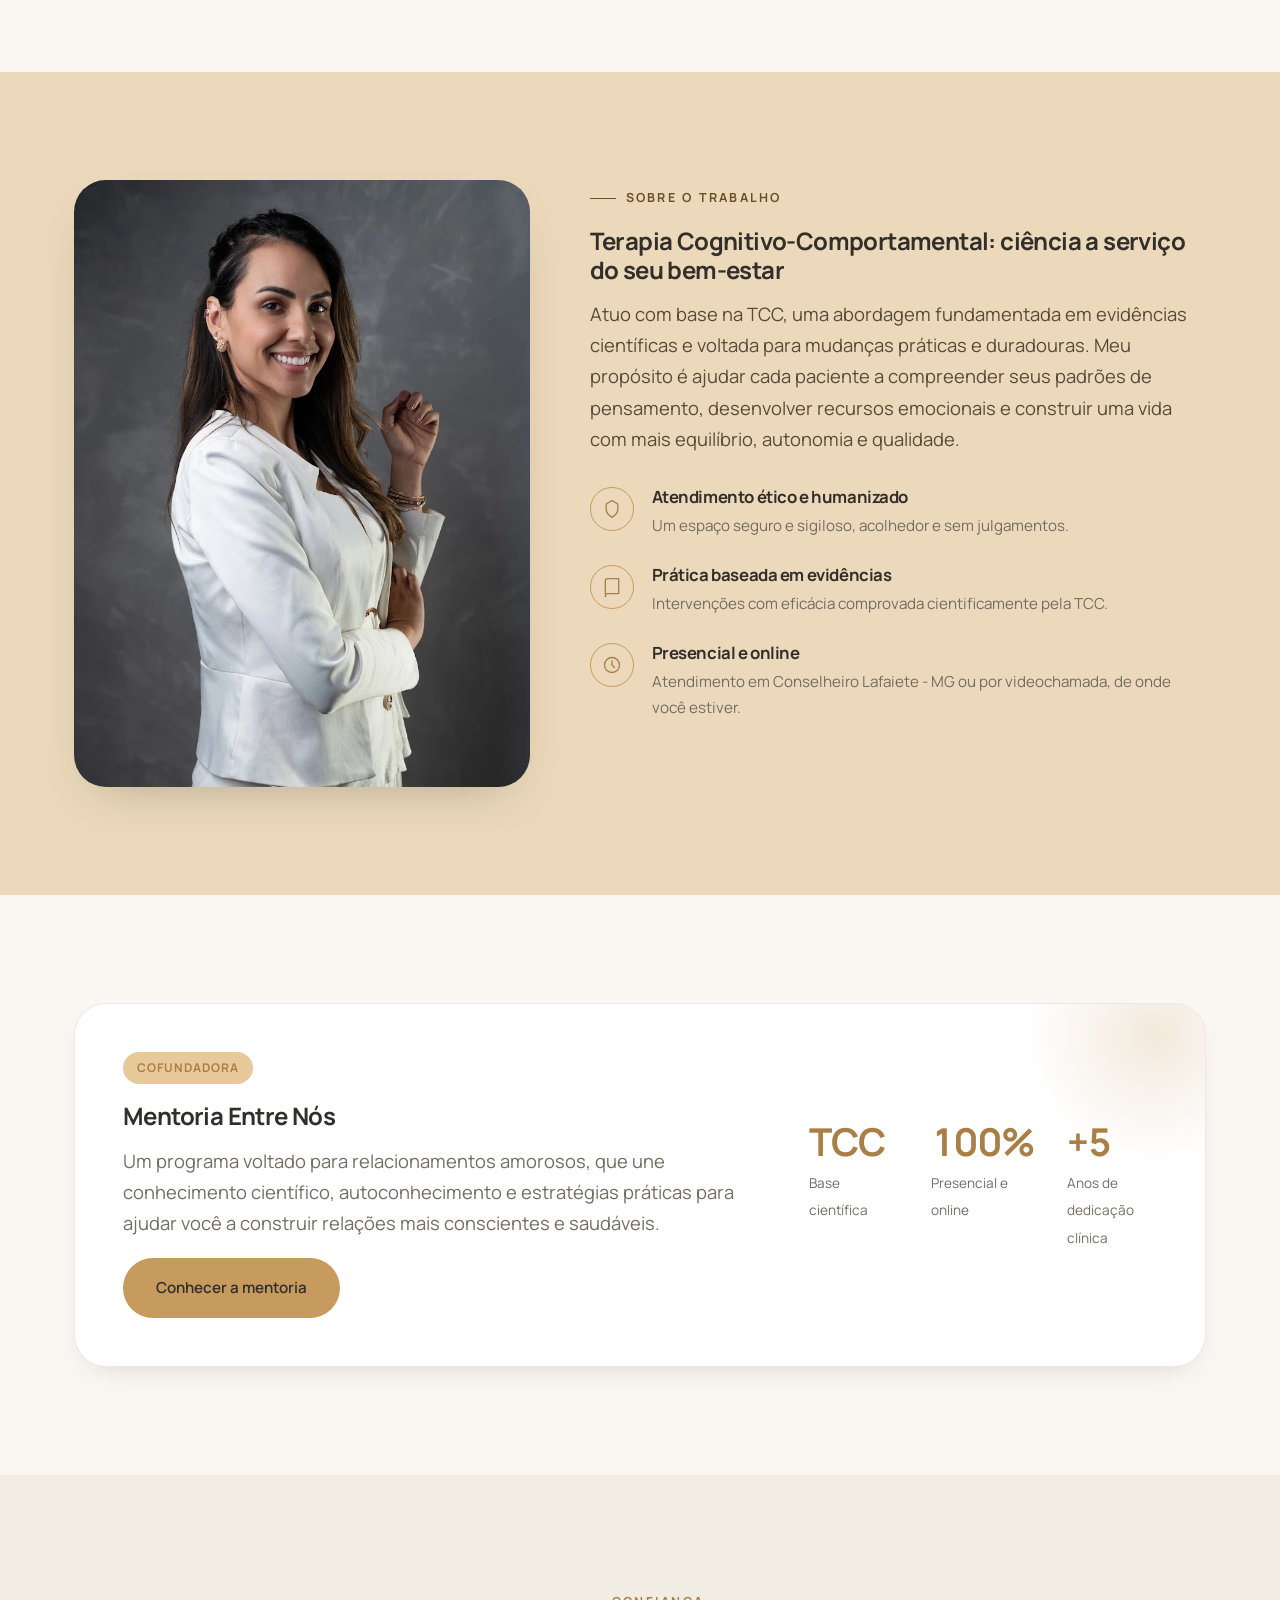
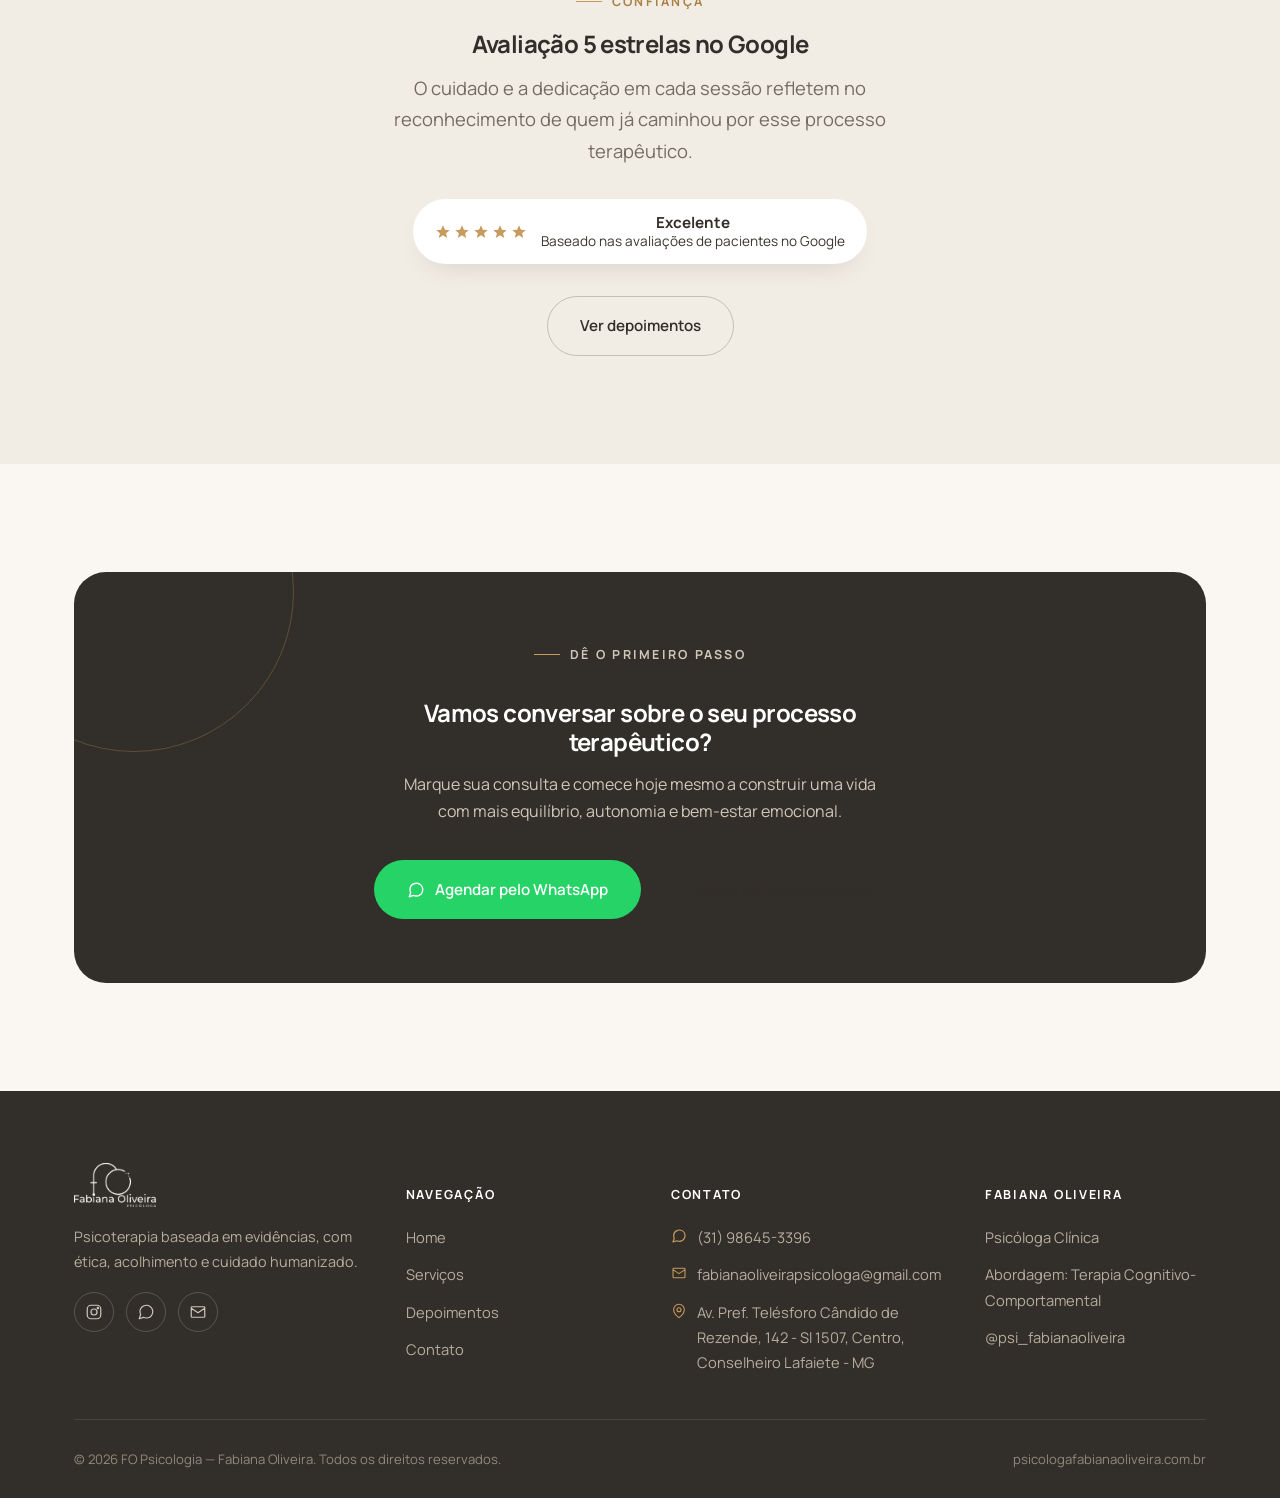
==== commit 4ed2faaa: "Melhora visual do site: hero, efeitos, tipografia e contraste. Reorganiza a foto do hero no mobile p" ====
--- a/index.html
+++ b/index.html
@@ -19,7 +19,7 @@
 
 <link rel="preconnect" href="https://fonts.googleapis.com" />
 <link rel="preconnect" href="https://fonts.gstatic.com" crossorigin />
-<link href="https://fonts.googleapis.com/css2?family=Fraunces:ital,opsz,wght@0,9..144,400;0,9..144,500;0,9..144,600;1,9..144,500&family=Manrope:wght@400;500;600;700;800&display=swap" rel="stylesheet" />
+<link href="https://fonts.googleapis.com/css2?family=Manrope:wght@400;500;600;700;800&display=swap" rel="stylesheet" />
 
 <link rel="stylesheet" href="css/style.css" />
 </head>
@@ -27,7 +27,7 @@
 
 <!-- ============ SPLASH ============ -->
 <div class="splash" data-splash>
-  <img class="splash__logo" src="logo/logo-fo-psicologia-3.png" alt="FO Psicologia" />
+  <img class="splash__logo" src="logo/logo-fo-psicologia-1.png" alt="FO Psicologia" />
   <div class="splash__line"></div>
   <span class="splash__tag">Psicoterapia baseada em evidências</span>
 </div>
@@ -36,7 +36,7 @@
 <header class="site-header" data-header>
   <div class="container">
     <a href="index.html" class="brand">
-      <img src="logo/logo-fo-psicologia-2.png" alt="FO Psicologia — Fabiana Oliveira, Psicóloga" />
+      <img src="logo/logo-fo-psicologia-1.png" alt="FO Psicologia — Fabiana Oliveira, Psicóloga" />
     </a>
 
     <nav class="nav-desktop" aria-label="Navegação principal">
@@ -87,6 +87,7 @@
 
   <!-- ============ HERO ============ -->
   <section class="hero">
+    <div class="hero__dots"></div>
     <div class="container">
       <div class="hero__content">
         <p class="eyebrow">Psicóloga Clínica · Terapia Cognitivo-Comportamental</p>
@@ -117,11 +118,32 @@
       </div>
 
       <div class="hero__visual">
-        <div class="hero__visual-shape"></div>
-        <img src="fotos/foto.webp" alt="Fabiana Oliveira, psicóloga clínica da FO Psicologia" />
-        <div class="hero__visual-tag">
-          <strong>TCC</strong>
-          Terapia baseada em evidências científicas
+        <span class="hero__glow hero__glow--1"></span>
+        <span class="hero__glow hero__glow--2"></span>
+        <span class="hero__ring"></span>
+
+        <div class="hero__photo-wrap">
+          <img class="hero__photo" src="fotos/hero.png" alt="Fabiana Oliveira, psicóloga clínica da FO Psicologia" />
+        </div>
+
+        <div class="float-badge float-badge--tcc">
+          <span class="float-badge__icon">
+            <svg viewBox="0 0 24 24" fill="none" stroke="currentColor" stroke-width="1.8" stroke-linecap="round" stroke-linejoin="round"><path d="M4 19.5V4.5A2.5 2.5 0 0 1 6.5 2H20v18H6.5a2.5 2.5 0 0 0 0 5H20"/></svg>
+          </span>
+          <span>
+            TCC
+            <span style="display:block;font-weight:700;color:var(--color-charcoal);font-size:0.82rem">Base científica</span>
+          </span>
+        </div>
+
+        <div class="float-badge float-badge--google">
+          <span class="float-badge__icon">
+            <svg viewBox="0 0 24 24" fill="currentColor"><path d="M12 2l2.9 6.6 7.1.6-5.4 4.7 1.7 7-6.3-3.9L5.7 21l1.7-7L2 9.2l7.1-.6L12 2z"/></svg>
+          </span>
+          <span>
+            Google
+            <span style="display:block;font-weight:700;color:var(--color-charcoal);font-size:0.82rem">5 estrelas</span>
+          </span>
         </div>
       </div>
     </div>
@@ -137,7 +159,7 @@
       </div>
 
       <div class="specialty-grid">
-        <div class="specialty-card reveal">
+        <div class="specialty-card reveal reveal-1">
           <div class="specialty-card__icon">
             <svg viewBox="0 0 24 24" fill="none" stroke="currentColor" stroke-width="1.6" stroke-linecap="round" stroke-linejoin="round"><path d="M9.5 2a5.5 5.5 0 0 0-5.44 6.32A4.5 4.5 0 0 0 5 17h1"/><path d="M14.5 2a5.5 5.5 0 0 1 5.44 6.32A4.5 4.5 0 0 1 19 17h-1"/><path d="M9.5 2c1.5 0 2.5 1.5 2.5 3v14c0 1.5-1 3-2.5 3S7 20.5 7 19"/><path d="M14.5 2c-1.5 0-2.5 1.5-2.5 3v14c0 1.5 1 3 2.5 3s2.5-1.5 2.5-3"/></svg>
           </div>
@@ -145,7 +167,7 @@
           <p>Estratégias práticas para lidar com o excesso de preocupação e construir vínculos mais saudáveis.</p>
         </div>
 
-        <div class="specialty-card reveal">
+        <div class="specialty-card reveal reveal-2">
           <div class="specialty-card__icon">
             <svg viewBox="0 0 24 24" fill="none" stroke="currentColor" stroke-width="1.6" stroke-linecap="round" stroke-linejoin="round"><path d="M20.8 4.6a5.5 5.5 0 0 0-7.8 0L12 5.6l-1-1a5.5 5.5 0 0 0-7.8 7.8l1 1L12 21l7.8-7.6 1-1a5.5 5.5 0 0 0 0-7.8z"/><path d="M9 12h1.5l1-2 2 4 1-2H16"/></svg>
           </div>
@@ -153,7 +175,7 @@
           <p>Desenvolvimento de autonomia afetiva e fortalecimento da autoestima nas relações.</p>
         </div>
 
-        <div class="specialty-card reveal">
+        <div class="specialty-card reveal reveal-3">
           <div class="specialty-card__icon">
             <svg viewBox="0 0 24 24" fill="none" stroke="currentColor" stroke-width="1.6" stroke-linecap="round" stroke-linejoin="round"><path d="M7 3v6a3 3 0 0 0 3 3v9"/><path d="M11 3v8"/><path d="M15 3c-1.7 1-2.5 3-2.5 5.5S13.3 13 15 14v7"/></svg>
           </div>
@@ -161,7 +183,7 @@
           <p>Cuidado especializado na relação com o corpo, alimentação e autoimagem.</p>
         </div>
 
-        <div class="specialty-card reveal">
+        <div class="specialty-card reveal reveal-4">
           <div class="specialty-card__icon">
             <svg viewBox="0 0 24 24" fill="none" stroke="currentColor" stroke-width="1.6" stroke-linecap="round" stroke-linejoin="round"><path d="M12 15a3 3 0 0 0 3-3V6a3 3 0 0 0-6 0v6a3 3 0 0 0 3 3z"/><path d="M19 11a7 7 0 0 1-14 0"/><path d="M12 18v3"/><path d="M9 21h6"/></svg>
           </div>
@@ -173,7 +195,7 @@
   </section>
 
   <!-- ============ ABORDAGEM / SOBRE ============ -->
-  <section class="section section--alt" id="abordagem">
+  <section class="section section--sand" id="abordagem">
     <div class="container">
       <div class="about-grid">
         <div class="about-grid__image reveal">
@@ -191,7 +213,7 @@
           </p>
 
           <div class="approach-list">
-            <div class="approach-item reveal">
+            <div class="approach-item reveal reveal-1">
               <div class="approach-item__icon">
                 <svg viewBox="0 0 24 24" fill="none" stroke="currentColor" stroke-width="1.6" stroke-linecap="round" stroke-linejoin="round"><path d="M12 2l7 4v6c0 5-3.5 8-7 10-3.5-2-7-5-7-10V6z"/></svg>
               </div>
@@ -201,7 +223,7 @@
               </div>
             </div>
 
-            <div class="approach-item reveal">
+            <div class="approach-item reveal reveal-2">
               <div class="approach-item__icon">
                 <svg viewBox="0 0 24 24" fill="none" stroke="currentColor" stroke-width="1.6" stroke-linecap="round" stroke-linejoin="round"><path d="M4 19.5V4.5A2.5 2.5 0 0 1 6.5 2H20v18H6.5a2.5 2.5 0 0 0 0 5H20"/></svg>
               </div>
@@ -211,7 +233,7 @@
               </div>
             </div>
 
-            <div class="approach-item reveal">
+            <div class="approach-item reveal reveal-3">
               <div class="approach-item__icon">
                 <svg viewBox="0 0 24 24" fill="none" stroke="currentColor" stroke-width="1.6" stroke-linecap="round" stroke-linejoin="round"><circle cx="12" cy="12" r="9"/><path d="M12 7v5l3 3"/></svg>
               </div>
@@ -249,11 +271,11 @@
             <span>Base científica</span>
           </div>
           <div class="stat">
-            <h3>100%</h3>
+            <h3 data-count-to="100" data-suffix="%">0%</h3>
             <span>Presencial e online</span>
           </div>
           <div class="stat">
-            <h3>+5</h3>
+            <h3 data-count-to="5" data-prefix="+">0</h3>
             <span>Anos de dedicação clínica</span>
           </div>
         </div>
--- a/css/style.css
+++ b/css/style.css
@@ -15,12 +15,15 @@
   --color-gold: #c79a5d;
   --color-gold-deep: #a97f45;
   --color-gold-light: #e7c99a;
+  --color-sand: #ecd9bb;
+  --color-sand-text: #574b39;
+  --color-sand-accent: #6b4f28;
   --color-gray: #a39c92;
   --color-line: rgba(50, 46, 41, 0.1);
   --color-whatsapp: #25d366;
   --color-whatsapp-dark: #1da851;
 
-  --font-display: "Fraunces", "Times New Roman", serif;
+  --font-display: "Manrope", "Segoe UI", sans-serif;
   --font-body: "Manrope", "Segoe UI", sans-serif;
 
   --container: 1180px;
@@ -62,6 +65,17 @@
   overflow: hidden;
 }
 
+body::before {
+  content: "";
+  position: fixed;
+  inset: 0;
+  z-index: 9990;
+  pointer-events: none;
+  opacity: 0.035;
+  mix-blend-mode: overlay;
+  background-image: url("data:image/svg+xml;charset=utf-8,%3Csvg xmlns='http://www.w3.org/2000/svg' width='140' height='140'%3E%3Cfilter id='n'%3E%3CfeTurbulence type='fractalNoise' baseFrequency='0.9' numOctaves='2' stitchTiles='stitch'/%3E%3C/filter%3E%3Crect width='100%25' height='100%25' filter='url(%23n)'/%3E%3C/svg%3E");
+}
+
 img {
   max-width: 100%;
   display: block;
@@ -83,11 +97,11 @@
 h3,
 h4 {
   font-family: var(--font-display);
-  font-weight: 500;
+  font-weight: 700;
   line-height: 1.2;
   margin: 0 0 0.6em;
   color: var(--color-charcoal);
-  letter-spacing: -0.01em;
+  letter-spacing: -0.025em;
 }
 
 p {
@@ -133,6 +147,37 @@
   background: var(--color-bg-alt);
 }
 
+/* Seção em tom champanhe sólido (cor clara da logo) */
+.section--sand {
+  background: var(--color-sand);
+}
+
+.section--sand .eyebrow {
+  color: var(--color-sand-accent);
+}
+
+.section--sand .eyebrow::before {
+  background: var(--color-sand-accent);
+}
+
+.section--sand .section-head p,
+.section--sand .lede {
+  color: var(--color-sand-text);
+}
+
+.section--sand .specialty-grid {
+  background: rgba(50, 46, 41, 0.14);
+  border-color: rgba(50, 46, 41, 0.14);
+}
+
+.section--sand .specialty-card:hover {
+  background: #fbf6ee;
+}
+
+.section--sand .btn--outline {
+  border-color: rgba(50, 46, 41, 0.35);
+}
+
 .section--dark {
   background: var(--color-charcoal);
   color: #efe9df;
@@ -211,6 +256,7 @@
 
 /* ---------- Buttons ---------- */
 .btn {
+  position: relative;
   display: inline-flex;
   align-items: center;
   justify-content: center;
@@ -220,10 +266,40 @@
   font-weight: 600;
   font-size: 0.95rem;
   border: 1px solid transparent;
+  overflow: hidden;
+  isolation: isolate;
   transition: transform 0.35s var(--ease), background 0.35s var(--ease),
     border-color 0.35s var(--ease), color 0.35s var(--ease),
     box-shadow 0.35s var(--ease);
   white-space: nowrap;
+}
+
+.btn::after {
+  content: "";
+  position: absolute;
+  inset: 0;
+  z-index: -1;
+  background: linear-gradient(
+    115deg,
+    transparent 20%,
+    rgba(255, 255, 255, 0.35) 40%,
+    transparent 60%
+  );
+  transform: translateX(-120%);
+  transition: transform 0.7s var(--ease);
+}
+
+.btn:hover::after {
+  transform: translateX(120%);
+}
+
+.btn--outline::after {
+  background: linear-gradient(
+    115deg,
+    transparent 20%,
+    rgba(50, 46, 41, 0.06) 40%,
+    transparent 60%
+  );
 }
 
 .btn svg {
@@ -316,7 +392,7 @@
 }
 
 .splash__logo {
-  width: min(280px, 60vw);
+  width: min(340px, 68vw);
   opacity: 0;
   transform: translateY(14px) scale(0.97);
   animation: splashIn 1.1s var(--ease) forwards 0.15s;
@@ -405,13 +481,23 @@
 }
 
 .brand img {
-  height: 46px;
+  height: 62px;
   width: auto;
+  filter: saturate(1.25) contrast(1.08);
   transition: height 0.4s var(--ease);
 }
 
 .site-header.is-scrolled .brand img {
-  height: 38px;
+  height: 50px;
+}
+
+@media (max-width: 640px) {
+  .brand img {
+    height: 52px;
+  }
+  .site-header.is-scrolled .brand img {
+    height: 44px;
+  }
 }
 
 .nav-desktop {
@@ -577,12 +663,27 @@
   border: 1px solid rgba(199, 154, 93, 0.35);
 }
 
+.hero__dots {
+  position: absolute;
+  inset: 0;
+  background-image: radial-gradient(rgba(50, 46, 41, 0.16) 1.5px, transparent 1.5px);
+  background-size: 26px 26px;
+  -webkit-mask-image: radial-gradient(ellipse 60% 55% at 78% 35%, #000 0%, transparent 72%);
+  mask-image: radial-gradient(ellipse 60% 55% at 78% 35%, #000 0%, transparent 72%);
+  pointer-events: none;
+  opacity: 0.7;
+}
+
 .hero .container {
   display: grid;
   grid-template-columns: 1fr;
-  gap: 56px;
+  gap: 40px;
   align-items: center;
   position: relative;
+}
+
+.hero__content {
+  order: 2;
 }
 
 .hero__content h1 {
@@ -622,55 +723,207 @@
   position: relative;
   justify-self: center;
   width: 100%;
-  max-width: 400px;
-}
-
-.hero__visual-shape {
+  max-width: 540px;
+  padding: 20px;
+  order: 1;
+}
+
+.hero__glow {
   position: absolute;
-  inset: -22px 6% 6% -22px;
-  background: var(--color-gold-light);
-  border-radius: var(--radius-lg);
   z-index: 0;
-}
-
-.hero__visual img {
+  border-radius: 50%;
+  filter: blur(50px);
+  pointer-events: none;
+  animation: driftBlob 10s var(--ease) infinite;
+}
+
+.hero__glow--1 {
+  width: 400px;
+  height: 400px;
+  right: -12%;
+  top: -8%;
+  background: radial-gradient(circle, rgba(199, 154, 93, 0.45) 0%, transparent 70%);
+}
+
+.hero__glow--2 {
+  width: 330px;
+  height: 330px;
+  left: -10%;
+  bottom: -4%;
+  background: radial-gradient(circle, rgba(50, 46, 41, 0.14) 0%, transparent 70%);
+  animation-delay: -5s;
+  animation-direction: reverse;
+}
+
+.hero__ring {
+  position: absolute;
+  z-index: 1;
+  inset: 6% 8% 10% 8%;
+  border: 1px solid rgba(199, 154, 93, 0.4);
+  border-radius: 50% / 46%;
+  pointer-events: none;
+}
+
+.hero__photo-wrap {
   position: relative;
-  z-index: 1;
-  border-radius: var(--radius-lg);
+  z-index: 2;
+  animation: floatY 6s ease-in-out infinite;
+}
+
+/* Sombra difusa que "apoia" a figura no fundo */
+.hero__photo-wrap::after {
+  content: "";
+  position: absolute;
+  left: 50%;
+  bottom: 4%;
+  transform: translateX(-50%);
+  width: 66%;
+  height: 46px;
+  background: radial-gradient(
+    ellipse at center,
+    rgba(50, 46, 41, 0.22) 0%,
+    rgba(50, 46, 41, 0.1) 45%,
+    transparent 74%
+  );
+  filter: blur(14px);
+  pointer-events: none;
+}
+
+.hero__visual img.hero__photo {
+  position: relative;
   width: 100%;
-  aspect-ratio: 4 / 5;
-  object-fit: cover;
+  height: auto;
+  filter: drop-shadow(0 30px 40px rgba(50, 46, 41, 0.28));
+  -webkit-mask-image: linear-gradient(
+    to bottom,
+    #000 0%,
+    #000 74%,
+    rgba(0, 0, 0, 0.55) 88%,
+    transparent 100%
+  );
+  mask-image: linear-gradient(
+    to bottom,
+    #000 0%,
+    #000 74%,
+    rgba(0, 0, 0, 0.55) 88%,
+    transparent 100%
+  );
+}
+
+.float-badge {
+  position: absolute;
+  z-index: 3;
+  display: flex;
+  align-items: center;
+  gap: 12px;
+  padding: 12px 18px;
+  background: rgba(255, 255, 255, 0.75);
+  backdrop-filter: blur(14px);
+  -webkit-backdrop-filter: blur(14px);
+  border: 1px solid rgba(255, 255, 255, 0.6);
+  border-radius: var(--radius-md);
   box-shadow: var(--shadow-soft);
-}
-
-.hero__visual-tag {
-  position: absolute;
-  z-index: 2;
-  left: -12px;
-  bottom: -22px;
+  font-size: 0.78rem;
+  font-weight: 700;
+  color: var(--color-charcoal);
+  animation: floatY 5s ease-in-out infinite;
+}
+
+.float-badge__icon {
+  width: 34px;
+  height: 34px;
+  border-radius: 50%;
   background: var(--color-charcoal);
-  color: #fff;
-  padding: 16px 20px;
-  border-radius: var(--radius-md);
-  font-size: 0.82rem;
-  max-width: 220px;
-  box-shadow: var(--shadow-soft);
-}
-
-.hero__visual-tag strong {
+  color: var(--color-gold-light);
+  display: flex;
+  align-items: center;
+  justify-content: center;
+  flex-shrink: 0;
+}
+
+.float-badge__icon svg {
+  width: 16px;
+  height: 16px;
+}
+
+.float-badge span {
   display: block;
-  font-family: var(--font-display);
-  font-size: 1.3rem;
-  color: var(--color-gold-light);
+  font-size: 0.68rem;
   font-weight: 500;
+  color: var(--color-text-muted);
+  text-transform: none;
+  letter-spacing: 0;
+}
+
+.float-badge--tcc {
+  top: 8%;
+  left: -4%;
+  animation-delay: -1.5s;
+}
+
+.float-badge--google {
+  bottom: 18%;
+  right: -6%;
+  animation-delay: -3s;
+}
+
+.float-badge--google .float-badge__icon {
+  background: var(--color-gold);
+  color: var(--color-charcoal);
 }
 
 @media (min-width: 900px) {
   .hero .container {
-    grid-template-columns: 1.1fr 0.9fr;
+    grid-template-columns: 1fr 1fr;
+    gap: 40px;
+  }
+  .hero__content {
+    order: 1;
   }
   .hero__visual {
+    order: 2;
     justify-self: end;
+  }
+}
+
+@media (max-width: 640px) {
+  .float-badge {
+    padding: 10px 14px;
+    font-size: 0.7rem;
+  }
+  .float-badge--tcc {
+    left: -2%;
+  }
+  .float-badge--google {
+    right: -2%;
+  }
+}
+
+@keyframes floatY {
+  0%,
+  100% {
+    transform: translateY(0);
+  }
+  50% {
+    transform: translateY(-14px);
+  }
+}
+
+@keyframes driftBlob {
+  0%,
+  100% {
+    transform: translate(0, 0) scale(1);
+  }
+  50% {
+    transform: translate(18px, -22px) scale(1.08);
+  }
+}
+
+@media (prefers-reduced-motion: reduce) {
+  .hero__photo-wrap,
+  .float-badge,
+  .hero__glow {
+    animation: none !important;
   }
 }
 
@@ -723,13 +976,35 @@
 }
 
 .specialty-card {
+  position: relative;
   background: var(--color-surface);
   padding: 40px 32px;
-  transition: background 0.35s var(--ease);
+  transition: background 0.35s var(--ease), transform 0.4s var(--ease),
+    box-shadow 0.4s var(--ease);
+}
+
+.specialty-card::before {
+  content: "";
+  position: absolute;
+  top: 0;
+  left: 0;
+  right: 0;
+  height: 2px;
+  background: var(--color-gold);
+  transform: scaleX(0);
+  transform-origin: left;
+  transition: transform 0.45s var(--ease);
 }
 
 .specialty-card:hover {
   background: var(--color-bg-alt);
+  transform: translateY(-6px);
+  box-shadow: var(--shadow-card);
+  z-index: 1;
+}
+
+.specialty-card:hover::before {
+  transform: scaleX(1);
 }
 
 .specialty-card__icon {
@@ -742,6 +1017,14 @@
   justify-content: center;
   margin-bottom: 22px;
   color: var(--color-gold-deep);
+  transition: transform 0.45s var(--ease), background 0.35s var(--ease),
+    color 0.35s var(--ease);
+}
+
+.specialty-card:hover .specialty-card__icon {
+  background: var(--color-charcoal);
+  color: var(--color-gold-light);
+  transform: scale(1.08) rotate(-6deg);
 }
 
 .specialty-card__icon svg {
@@ -802,6 +1085,11 @@
 .approach-item {
   display: flex;
   gap: 18px;
+  transition: transform 0.4s var(--ease);
+}
+
+.approach-item:hover {
+  transform: translateX(6px);
 }
 
 .approach-item__icon {
@@ -814,6 +1102,15 @@
   align-items: center;
   justify-content: center;
   color: var(--color-gold-deep);
+  transition: background 0.35s var(--ease), color 0.35s var(--ease),
+    transform 0.35s var(--ease), border-color 0.35s var(--ease);
+}
+
+.approach-item:hover .approach-item__icon {
+  background: var(--color-charcoal);
+  border-color: var(--color-charcoal);
+  color: var(--color-gold-light);
+  transform: scale(1.1);
 }
 
 .approach-item__icon svg {
@@ -852,6 +1149,7 @@
   font-size: clamp(1.8rem, 3vw, 2.4rem);
   color: var(--color-gold-deep);
   margin-bottom: 4px;
+  font-variant-numeric: tabular-nums;
 }
 
 .stat span {
@@ -871,6 +1169,7 @@
 
 /* ---------- Mentoria banner ---------- */
 .mentoria {
+  position: relative;
   display: grid;
   grid-template-columns: 1fr;
   gap: 40px;
@@ -880,6 +1179,25 @@
   border-radius: var(--radius-lg);
   padding: 48px;
   box-shadow: var(--shadow-card);
+  overflow: hidden;
+  transition: transform 0.5s var(--ease), box-shadow 0.5s var(--ease);
+}
+
+.mentoria::after {
+  content: "";
+  position: absolute;
+  width: 260px;
+  height: 260px;
+  right: -80px;
+  top: -100px;
+  background: radial-gradient(circle, rgba(199, 154, 93, 0.22) 0%, transparent 70%);
+  border-radius: 50%;
+  pointer-events: none;
+}
+
+.mentoria:hover {
+  transform: translateY(-4px);
+  box-shadow: var(--shadow-soft);
 }
 
 .mentoria__label {
@@ -947,6 +1265,14 @@
   border-radius: var(--radius-md);
   padding: 36px 32px;
   position: relative;
+  transition: transform 0.4s var(--ease), box-shadow 0.4s var(--ease),
+    border-color 0.4s var(--ease);
+}
+
+.testimonial-card:hover {
+  transform: translateY(-6px);
+  box-shadow: var(--shadow-card);
+  border-color: rgba(199, 154, 93, 0.4);
 }
 
 .testimonial-card .stars {
@@ -962,10 +1288,12 @@
 }
 
 .testimonial-card p {
-  font-family: var(--font-display);
-  font-size: 1.15rem;
+  font-family: var(--font-body);
+  font-size: 1.05rem;
   color: var(--color-charcoal-soft);
-  font-style: italic;
+  font-style: normal;
+  font-weight: 500;
+  line-height: 1.65;
 }
 
 .testimonial-card__author {
@@ -1049,6 +1377,15 @@
   display: flex;
   align-items: center;
   justify-content: center;
+  transition: background 0.4s var(--ease), color 0.4s var(--ease),
+    transform 0.4s var(--ease);
+}
+
+.step:hover::before {
+  background: var(--color-charcoal);
+  border-color: var(--color-charcoal);
+  color: var(--color-gold-light);
+  transform: scale(1.08);
 }
 
 .step h4 {
@@ -1166,6 +1503,11 @@
   display: flex;
   gap: 18px;
   align-items: flex-start;
+  transition: transform 0.4s var(--ease);
+}
+
+.contact-info-item:hover {
+  transform: translateX(6px);
 }
 
 .contact-info-item__icon {
@@ -1178,6 +1520,14 @@
   display: flex;
   align-items: center;
   justify-content: center;
+  transition: background 0.35s var(--ease), color 0.35s var(--ease),
+    transform 0.35s var(--ease);
+}
+
+.contact-info-item:hover .contact-info-item__icon {
+  background: var(--color-charcoal);
+  color: var(--color-gold-light);
+  transform: scale(1.08);
 }
 
 .contact-info-item__icon svg {
@@ -1485,6 +1835,26 @@
   transform: translateY(0);
 }
 
+.reveal-1 {
+  transition-delay: 0.08s;
+}
+
+.reveal-2 {
+  transition-delay: 0.16s;
+}
+
+.reveal-3 {
+  transition-delay: 0.24s;
+}
+
+.reveal-4 {
+  transition-delay: 0.32s;
+}
+
+.reveal-5 {
+  transition-delay: 0.4s;
+}
+
 /* ---------- Utility ---------- */
 .mt-0 {
   margin-top: 0;
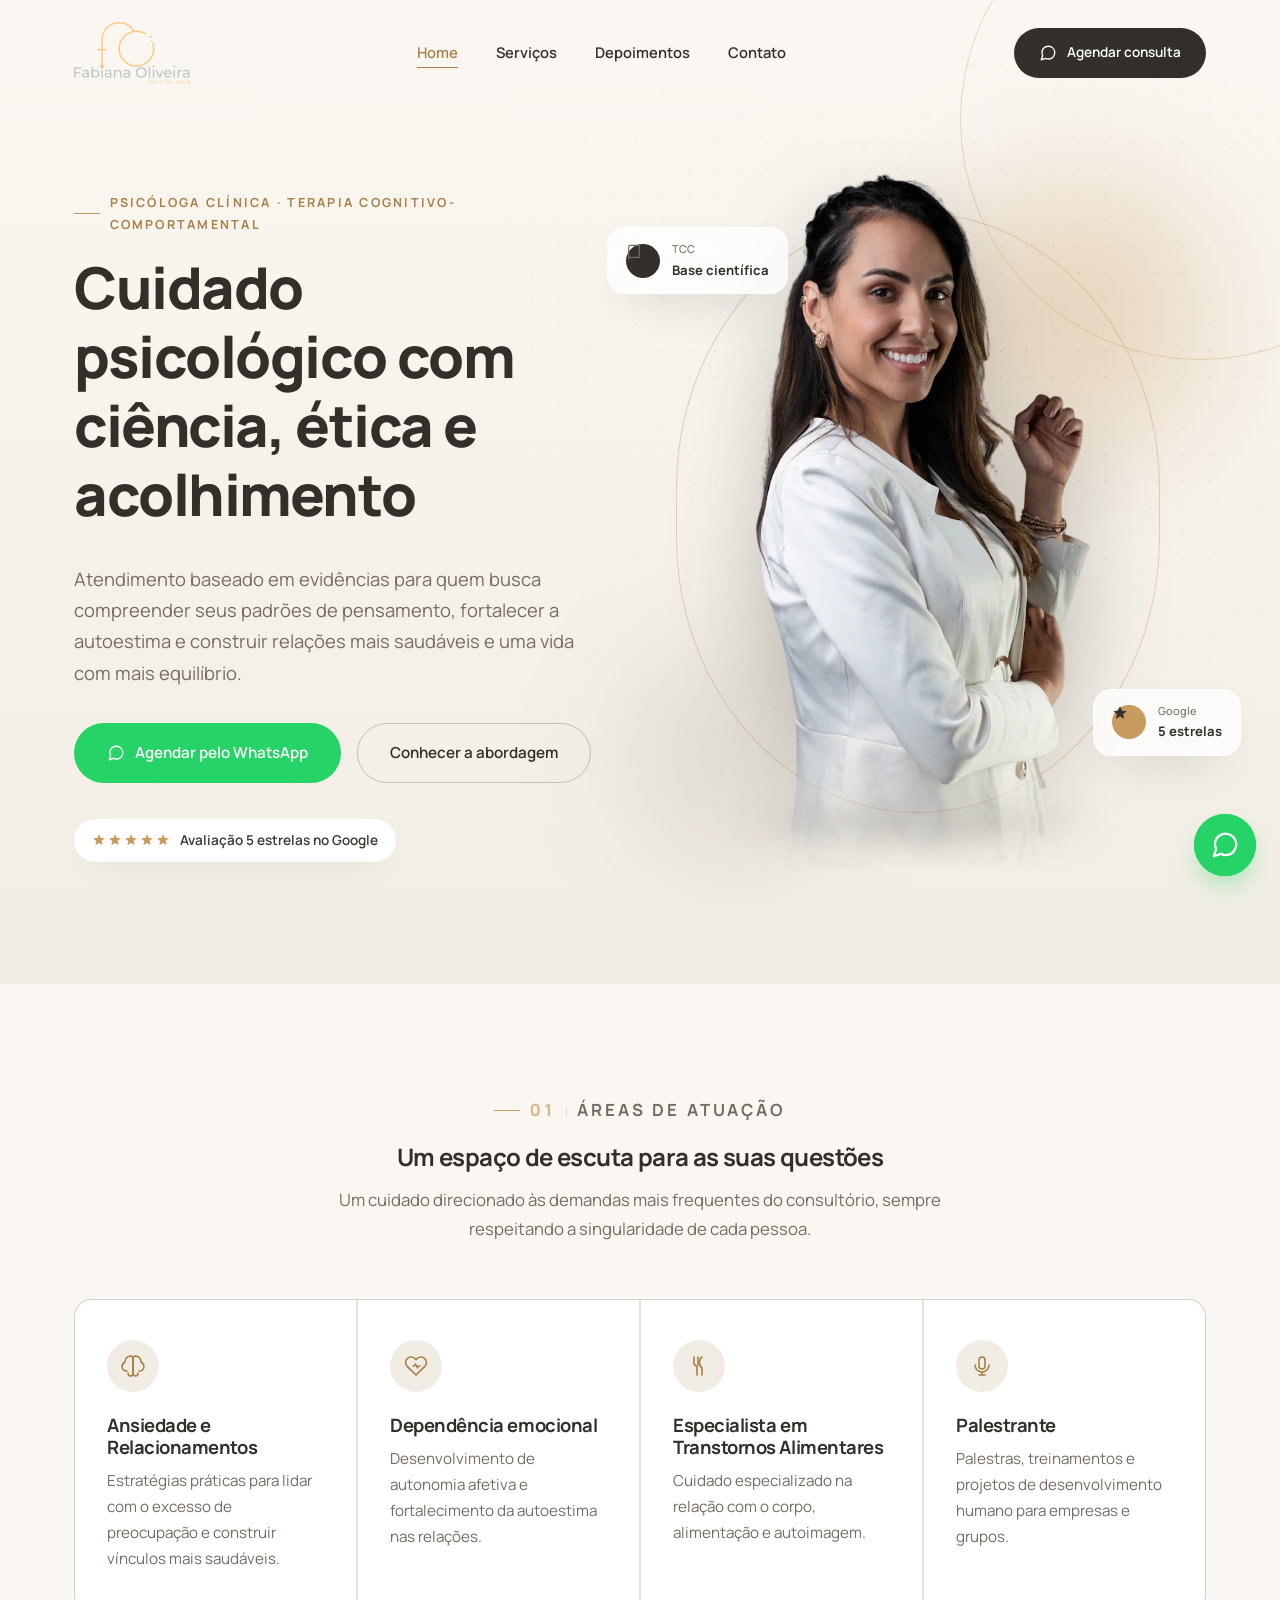
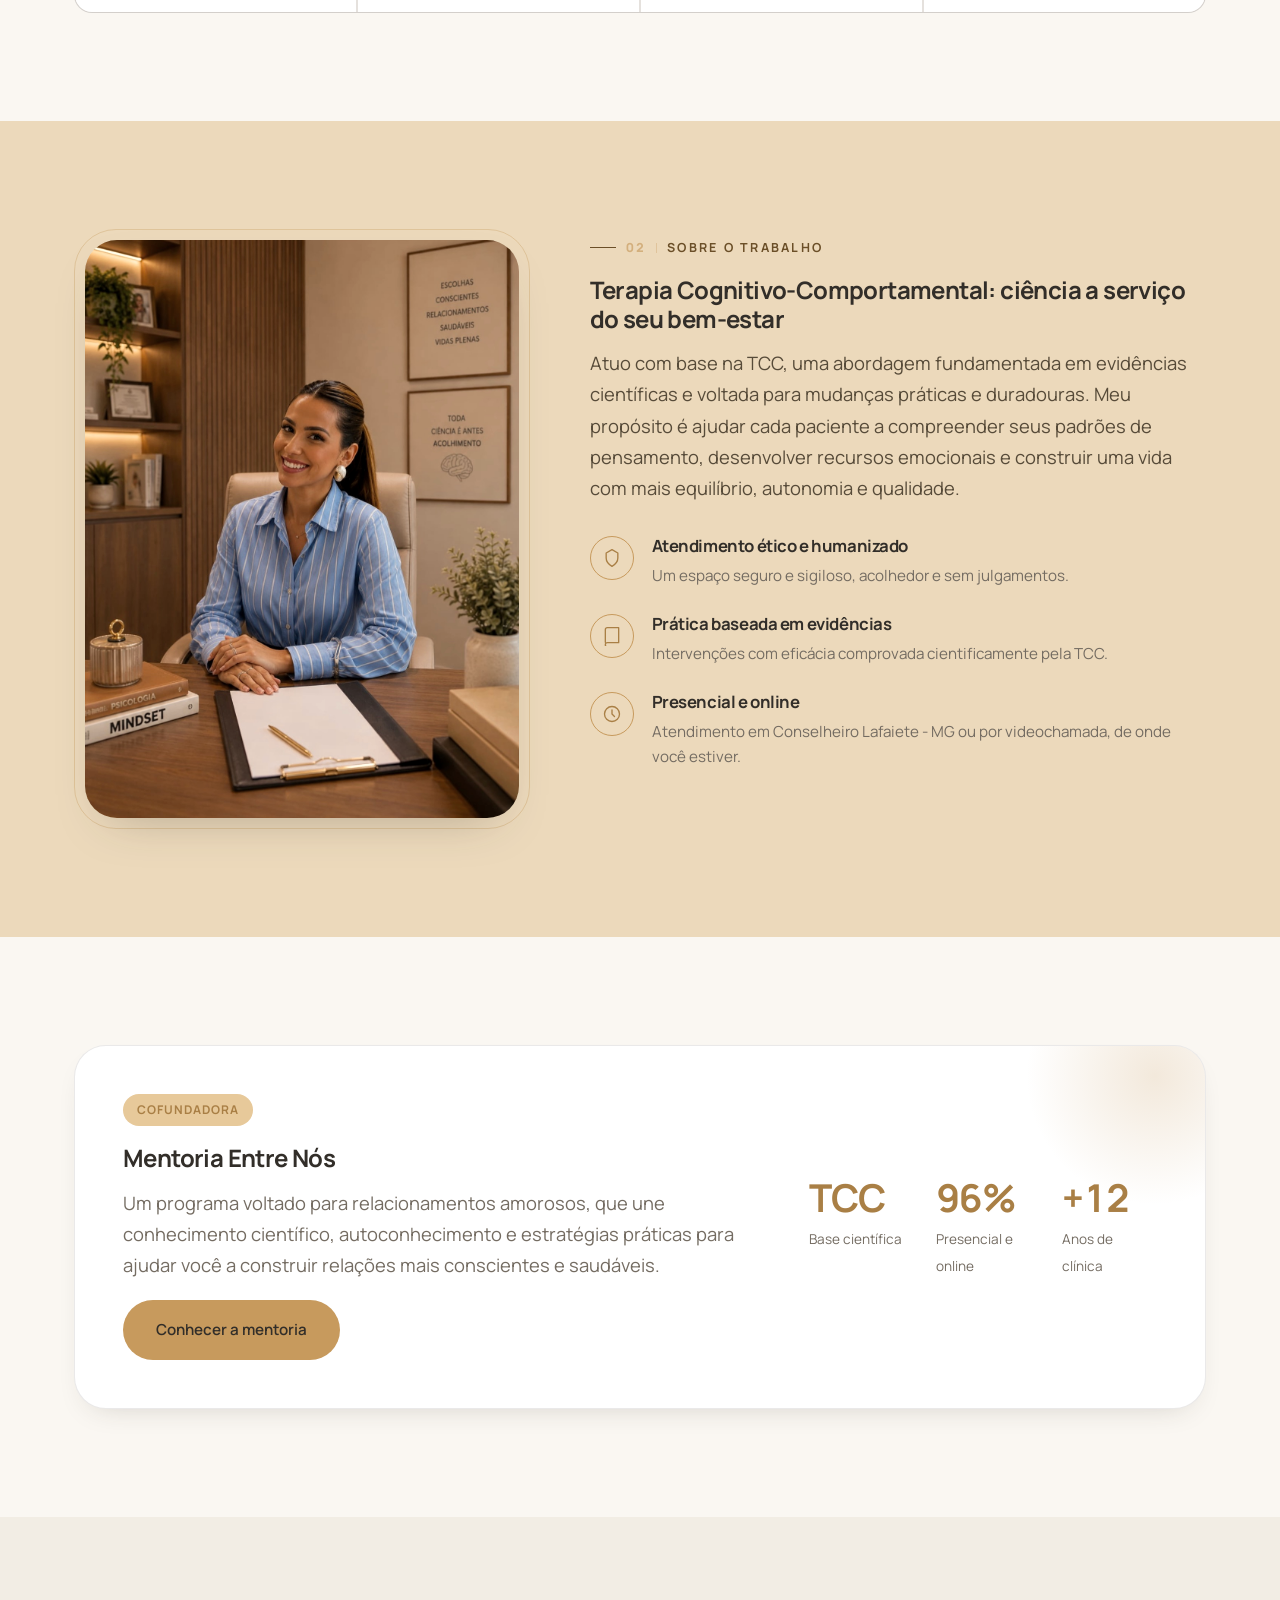
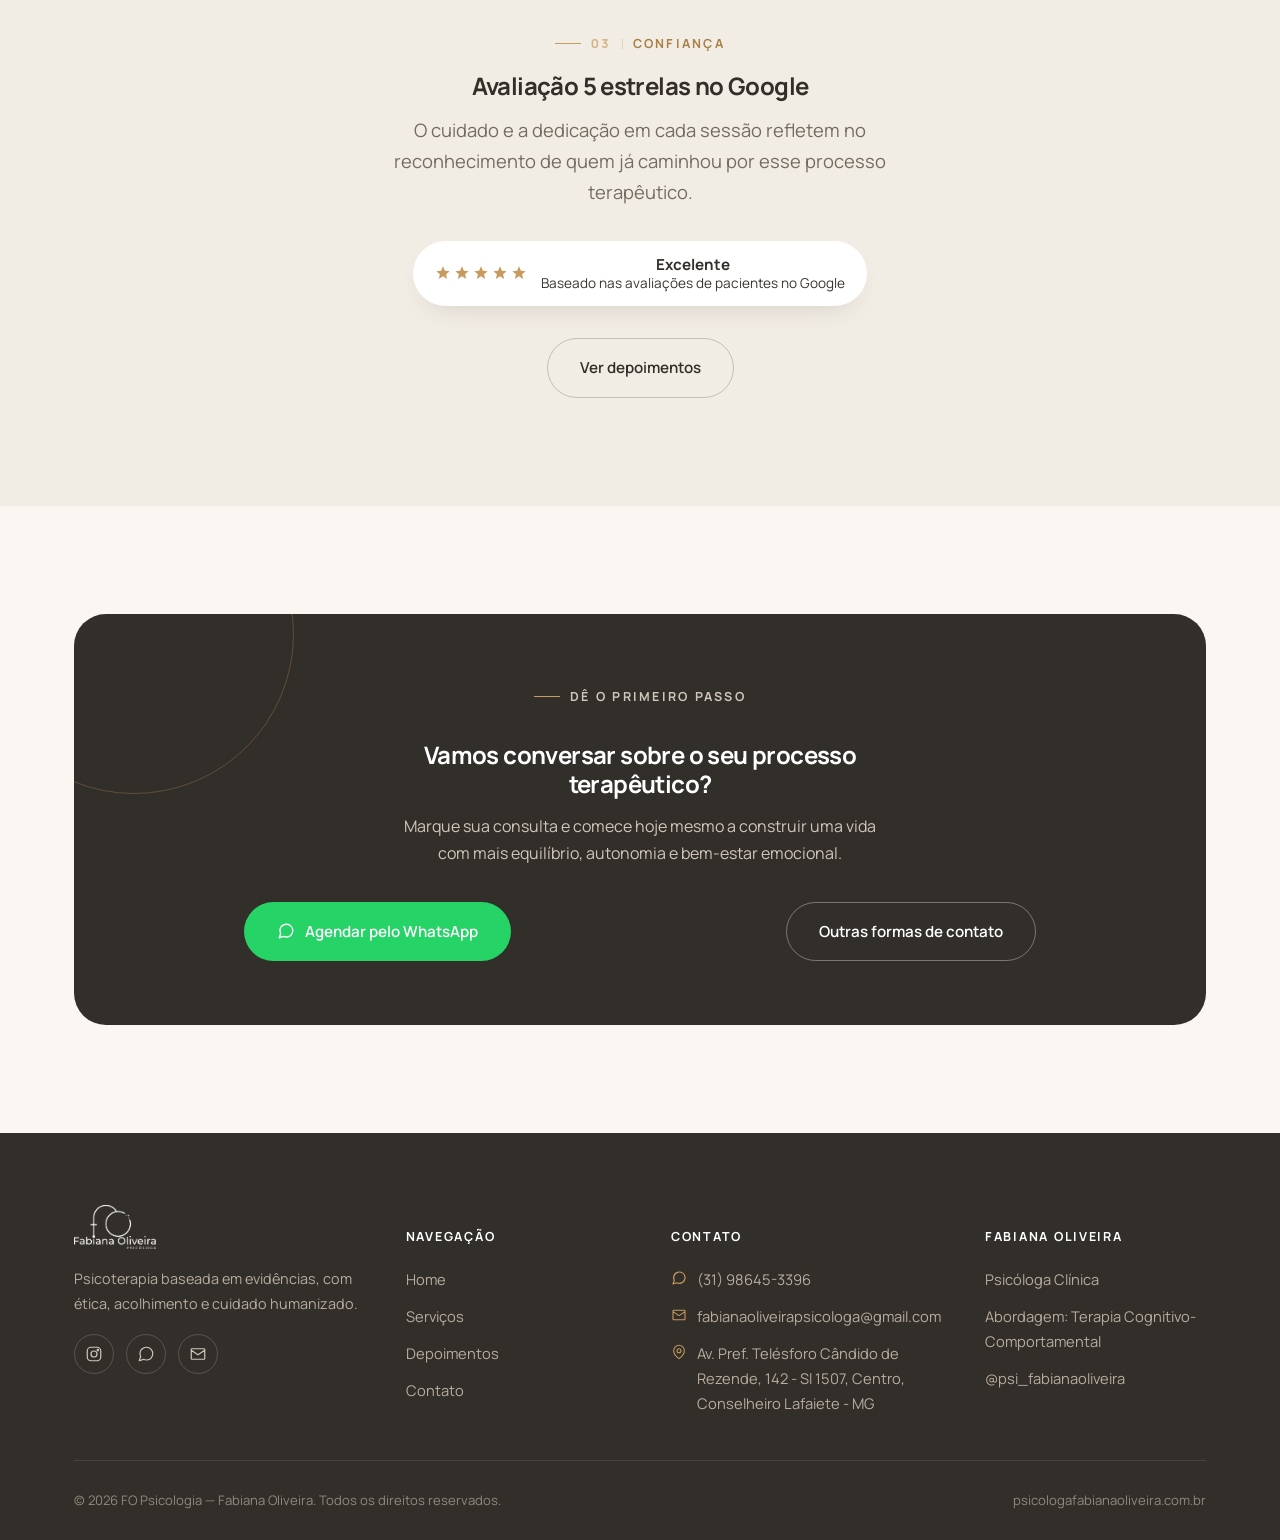
==== commit 0332afd4: "Adiciona verificacao Google Search Console, sitemap e refinamentos de sofisticaçao. Inclui robots.tx" ====
--- a/index.html
+++ b/index.html
@@ -24,6 +24,9 @@
 <link rel="stylesheet" href="css/style.css" />
 </head>
 <body>
+
+<div class="scroll-progress" data-scroll-progress></div>
+<div class="page-fade" data-page-fade></div>
 
 <!-- ============ SPLASH ============ -->
 <div class="splash" data-splash>
@@ -153,7 +156,7 @@
   <section class="section" id="especialidades">
     <div class="container">
       <div class="section-head section-head--center">
-        <p class="eyebrow" style="justify-content:center">Áreas de atuação</p>
+        <p class="eyebrow" style="justify-content:center"><span class="eyebrow__num">01</span>Áreas de atuação</p>
         <h2>Um espaço de escuta para as suas questões</h2>
         <p>Um cuidado direcionado às demandas mais frequentes do consultório, sempre respeitando a singularidade de cada pessoa.</p>
       </div>
@@ -199,11 +202,11 @@
     <div class="container">
       <div class="about-grid">
         <div class="about-grid__image reveal">
-          <img src="fotos/foto.webp" alt="Fabiana Oliveira em atendimento" />
+          <img src="fotos/consultorio-1.png" alt="Fabiana Oliveira no consultório — psicóloga clínica" />
         </div>
 
         <div>
-          <p class="eyebrow">Sobre o trabalho</p>
+          <p class="eyebrow"><span class="eyebrow__num">02</span>Sobre o trabalho</p>
           <h2>Terapia Cognitivo-Comportamental: ciência a serviço do seu bem-estar</h2>
           <p class="lede">
             Atuo com base na TCC, uma abordagem fundamentada em evidências científicas
@@ -275,8 +278,8 @@
             <span>Presencial e online</span>
           </div>
           <div class="stat">
-            <h3 data-count-to="5" data-prefix="+">0</h3>
-            <span>Anos de dedicação clínica</span>
+            <h3 data-count-to="12" data-prefix="+">0</h3>
+            <span>Anos de clínica</span>
           </div>
         </div>
       </div>
@@ -286,7 +289,7 @@
   <!-- ============ SOCIAL PROOF ============ -->
   <section class="section section--alt">
     <div class="container text-center">
-      <p class="eyebrow" style="justify-content:center">Confiança</p>
+      <p class="eyebrow" style="justify-content:center"><span class="eyebrow__num">03</span>Confiança</p>
       <h2>Avaliação 5 estrelas no Google</h2>
       <p class="lede" style="max-width:520px;margin:0 auto 32px">
         O cuidado e a dedicação em cada sessão refletem no reconhecimento de quem
--- a/css/style.css
+++ b/css/style.css
@@ -212,6 +212,24 @@
   color: var(--color-gold-light);
 }
 
+.eyebrow__num {
+  font-variant-numeric: tabular-nums;
+  color: var(--color-gold);
+  opacity: 0.65;
+  font-weight: 800;
+}
+
+.eyebrow__num::after {
+  content: "";
+  display: inline-block;
+  width: 1px;
+  height: 10px;
+  margin-left: 10px;
+  background: currentColor;
+  opacity: 0.5;
+  vertical-align: middle;
+}
+
 .section-head {
   max-width: 640px;
   margin: 0 0 56px;
@@ -361,7 +379,10 @@
 }
 
 .btn--block {
+  display: inline-flex;
   width: 100%;
+  justify-content: center;
+  text-align: center;
 }
 
 .btn-row {
@@ -449,6 +470,34 @@
   display: none;
 }
 
+/* ---------- Scroll progress bar ---------- */
+.scroll-progress {
+  position: fixed;
+  top: 0;
+  left: 0;
+  height: 3px;
+  width: 0%;
+  background: linear-gradient(90deg, var(--color-gold), var(--color-gold-deep));
+  z-index: 600;
+  transition: width 0.12s linear;
+}
+
+/* ---------- Page transition overlay ---------- */
+.page-fade {
+  position: fixed;
+  inset: 0;
+  z-index: 9998;
+  background: var(--color-bg);
+  opacity: 0;
+  pointer-events: none;
+  transition: opacity 0.4s var(--ease);
+}
+
+.page-fade.is-active {
+  opacity: 1;
+  pointer-events: auto;
+}
+
 /* ---------- Header ---------- */
 .site-header {
   position: fixed;
@@ -601,10 +650,12 @@
   gap: 8px;
 }
 
-.nav-mobile a {
+.nav-mobile nav a {
   display: block;
-  font-family: var(--font-display);
-  font-size: 2rem;
+  font-family: var(--font-body);
+  font-size: 1.05rem;
+  font-weight: 600;
+  letter-spacing: -0.01em;
   padding: 14px 0;
   border-bottom: 1px solid var(--color-line);
   color: var(--color-charcoal);
@@ -615,6 +666,21 @@
   display: flex;
   flex-direction: column;
   gap: 14px;
+}
+
+.nav-mobile__footer .btn {
+  display: inline-flex;
+  align-items: center;
+  justify-content: center;
+  width: 100%;
+  padding: 16px 32px;
+  border-bottom: none;
+  color: #fff;
+  text-align: center;
+}
+
+.nav-mobile__footer .btn svg {
+  flex-shrink: 0;
 }
 
 .nav-mobile__contact {
@@ -688,6 +754,7 @@
 
 .hero__content h1 {
   font-size: clamp(2.4rem, 5vw, 3.6rem);
+  font-weight: 800;
 }
 
 .hero__content .lede {
@@ -874,8 +941,9 @@
 
 @media (min-width: 900px) {
   .hero .container {
-    grid-template-columns: 1fr 1fr;
-    gap: 40px;
+    grid-template-columns: 1fr 1.1fr;
+    gap: 32px;
+    align-items: center;
   }
   .hero__content {
     order: 1;
@@ -883,19 +951,101 @@
   .hero__visual {
     order: 2;
     justify-self: end;
+    max-width: 600px;
+    width: 100%;
+    padding: 12px;
+  }
+  .hero__visual img.hero__photo {
+    transform: scale(1.04);
+    transform-origin: center bottom;
+  }
+}
+
+@media (min-width: 1200px) {
+  .hero__visual {
+    max-width: 640px;
+  }
+  .hero__visual img.hero__photo {
+    transform: scale(1.06);
+  }
+}
+
+/* Mobile: foto maior e badges fora do rosto */
+@media (max-width: 899px) {
+  .hero {
+    padding: 120px 0 64px;
+  }
+
+  .hero .container {
+    gap: 28px;
+  }
+
+  .hero__visual {
+    max-width: min(100%, 460px);
+    padding: 0;
+    width: 92%;
+    margin: 0 auto;
+  }
+
+  .hero__ring {
+    inset: 4% 4% 8% 4%;
+  }
+
+  .hero__glow--1,
+  .hero__glow--2 {
+    width: 260px;
+    height: 260px;
+  }
+
+  .hero__visual img.hero__photo {
+    width: 100%;
+    max-width: none;
+    transform: scale(1.06);
+    transform-origin: center top;
+  }
+
+  /* Esconde o badge TCC no mobile (cobria o rosto) */
+  .float-badge--tcc {
+    display: none;
+  }
+
+  /* Badge Google sobe para fora da área do rosto */
+  .float-badge--google {
+    top: auto;
+    bottom: 4%;
+    right: 4%;
+    left: auto;
+    padding: 8px 12px;
+    font-size: 0.68rem;
+  }
+
+  .float-badge--google .float-badge__icon {
+    width: 28px;
+    height: 28px;
+  }
+
+  .hero__content {
+    text-align: left;
+  }
+
+  .hero__content .btn-row {
+    justify-content: flex-start;
   }
 }
 
 @media (max-width: 640px) {
-  .float-badge {
-    padding: 10px 14px;
-    font-size: 0.7rem;
-  }
-  .float-badge--tcc {
-    left: -2%;
-  }
+  .hero__visual {
+    width: 100%;
+    max-width: none;
+  }
+
+  .hero__visual img.hero__photo {
+    transform: scale(1.1);
+  }
+
   .float-badge--google {
-    right: -2%;
+    right: 2%;
+    bottom: 2%;
   }
 }
 
@@ -924,6 +1074,12 @@
   .float-badge,
   .hero__glow {
     animation: none !important;
+  }
+}
+
+@media (max-width: 899px) {
+  .hero__photo-wrap {
+    animation: none;
   }
 }
 
@@ -1065,6 +1221,9 @@
 
 .about-grid__image {
   position: relative;
+  padding: 10px;
+  border: 1px solid rgba(199, 154, 93, 0.35);
+  border-radius: calc(var(--radius-lg) + 10px);
 }
 
 .about-grid__image img {
@@ -1073,6 +1232,7 @@
   aspect-ratio: 3 / 4;
   object-fit: cover;
   box-shadow: var(--shadow-soft);
+  filter: grayscale(0.15) sepia(0.12) saturate(1.08) contrast(1.02);
 }
 
 .approach-list {
@@ -1336,9 +1496,175 @@
   margin-right: auto;
 }
 
+/* ---------- Testimonials carousel ---------- */
+.testimonials-carousel {
+  max-width: 760px;
+  margin: 0 auto;
+  position: relative;
+}
+
+.testimonials-carousel__viewport {
+  overflow: hidden;
+  position: relative;
+  min-height: 320px;
+}
+
+.testimonials-carousel__track {
+  position: relative;
+}
+
+.testimonial-slide {
+  display: none;
+  opacity: 0;
+  transform: translateY(12px);
+  transition: opacity 0.55s var(--ease), transform 0.55s var(--ease);
+}
+
+.testimonial-slide.is-active {
+  display: block;
+  opacity: 1;
+  transform: translateY(0);
+}
+
+.testimonial-slide.is-leaving {
+  display: block;
+  position: absolute;
+  inset: 0;
+  opacity: 0;
+  transform: translateY(-10px);
+  pointer-events: none;
+}
+
+.testimonial-slide .testimonial-card {
+  margin: 0;
+  min-height: 280px;
+  padding-top: 58px;
+  display: flex;
+  flex-direction: column;
+}
+
+.testimonial-slide .testimonial-card:hover {
+  transform: none;
+}
+
+.testimonial-slide .testimonial-card::before {
+  content: "\201C";
+  position: absolute;
+  top: 6px;
+  left: 28px;
+  font-family: var(--font-body);
+  font-weight: 800;
+  font-size: 5.5rem;
+  line-height: 1;
+  color: var(--color-gold);
+  opacity: 0.16;
+  pointer-events: none;
+}
+
+.testimonial-slide .testimonial-card .stars {
+  position: relative;
+}
+
+.testimonial-slide .testimonial-card p {
+  flex: 1;
+  position: relative;
+  font-size: 1.15rem;
+  line-height: 1.7;
+}
+
+.testimonial-card__avatar img {
+  width: 100%;
+  height: 100%;
+  object-fit: cover;
+  border-radius: 50%;
+  display: block;
+}
+
+.testimonial-card__avatar {
+  overflow: hidden;
+  width: 48px;
+  height: 48px;
+  padding: 0;
+  background: var(--color-bg-alt);
+}
+
+.testimonial-card__source {
+  display: inline-flex;
+  align-items: center;
+  gap: 6px;
+  margin-top: 4px;
+  font-size: 0.75rem;
+  color: var(--color-text-muted);
+}
+
+.testimonial-card__source svg {
+  width: 14px;
+  height: 14px;
+  color: var(--color-gold-deep);
+}
+
+.testimonials-carousel__controls {
+  display: flex;
+  align-items: center;
+  justify-content: center;
+  gap: 18px;
+  margin-top: 28px;
+}
+
+.carousel-btn {
+  width: 44px;
+  height: 44px;
+  border-radius: 50%;
+  border: 1px solid var(--color-line);
+  background: var(--color-surface);
+  color: var(--color-charcoal);
+  display: inline-flex;
+  align-items: center;
+  justify-content: center;
+  transition: background 0.3s var(--ease), border-color 0.3s var(--ease),
+    color 0.3s var(--ease), transform 0.3s var(--ease);
+}
+
+.carousel-btn svg {
+  width: 18px;
+  height: 18px;
+}
+
+.carousel-btn:hover {
+  background: var(--color-charcoal);
+  border-color: var(--color-charcoal);
+  color: var(--color-gold-light);
+  transform: scale(1.05);
+}
+
+.carousel-dots {
+  display: flex;
+  gap: 8px;
+  align-items: center;
+}
+
+.carousel-dot {
+  width: 8px;
+  height: 8px;
+  border-radius: 50%;
+  border: none;
+  padding: 0;
+  background: rgba(50, 46, 41, 0.2);
+  cursor: pointer;
+  transition: background 0.3s var(--ease), transform 0.3s var(--ease);
+}
+
+.carousel-dot.is-active {
+  background: var(--color-gold-deep);
+  transform: scale(1.25);
+}
+
 @media (min-width: 720px) {
   .testimonial-grid {
     grid-template-columns: repeat(2, 1fr);
+  }
+  .testimonials-carousel__viewport {
+    min-height: 300px;
   }
 }
 
@@ -1483,7 +1809,37 @@
 }
 
 .cta-banner .btn-row {
+  display: flex;
+  flex-direction: column;
+  flex-wrap: wrap;
   justify-content: center;
+  align-items: center;
+  gap: 14px;
+  width: 100%;
+}
+
+.cta-banner .btn {
+  display: inline-flex;
+  align-items: center;
+  justify-content: center;
+  margin: 0 auto;
+}
+
+.cta-banner .btn--outline {
+  border-color: rgba(255, 255, 255, 0.35);
+  color: #fff;
+}
+
+.cta-banner .btn--outline:hover {
+  border-color: #fff;
+  background: rgba(255, 255, 255, 0.06);
+  color: #fff;
+}
+
+@media (min-width: 640px) {
+  .cta-banner .btn-row {
+    flex-direction: row;
+  }
 }
 
 /* ---------- Contact page ---------- */
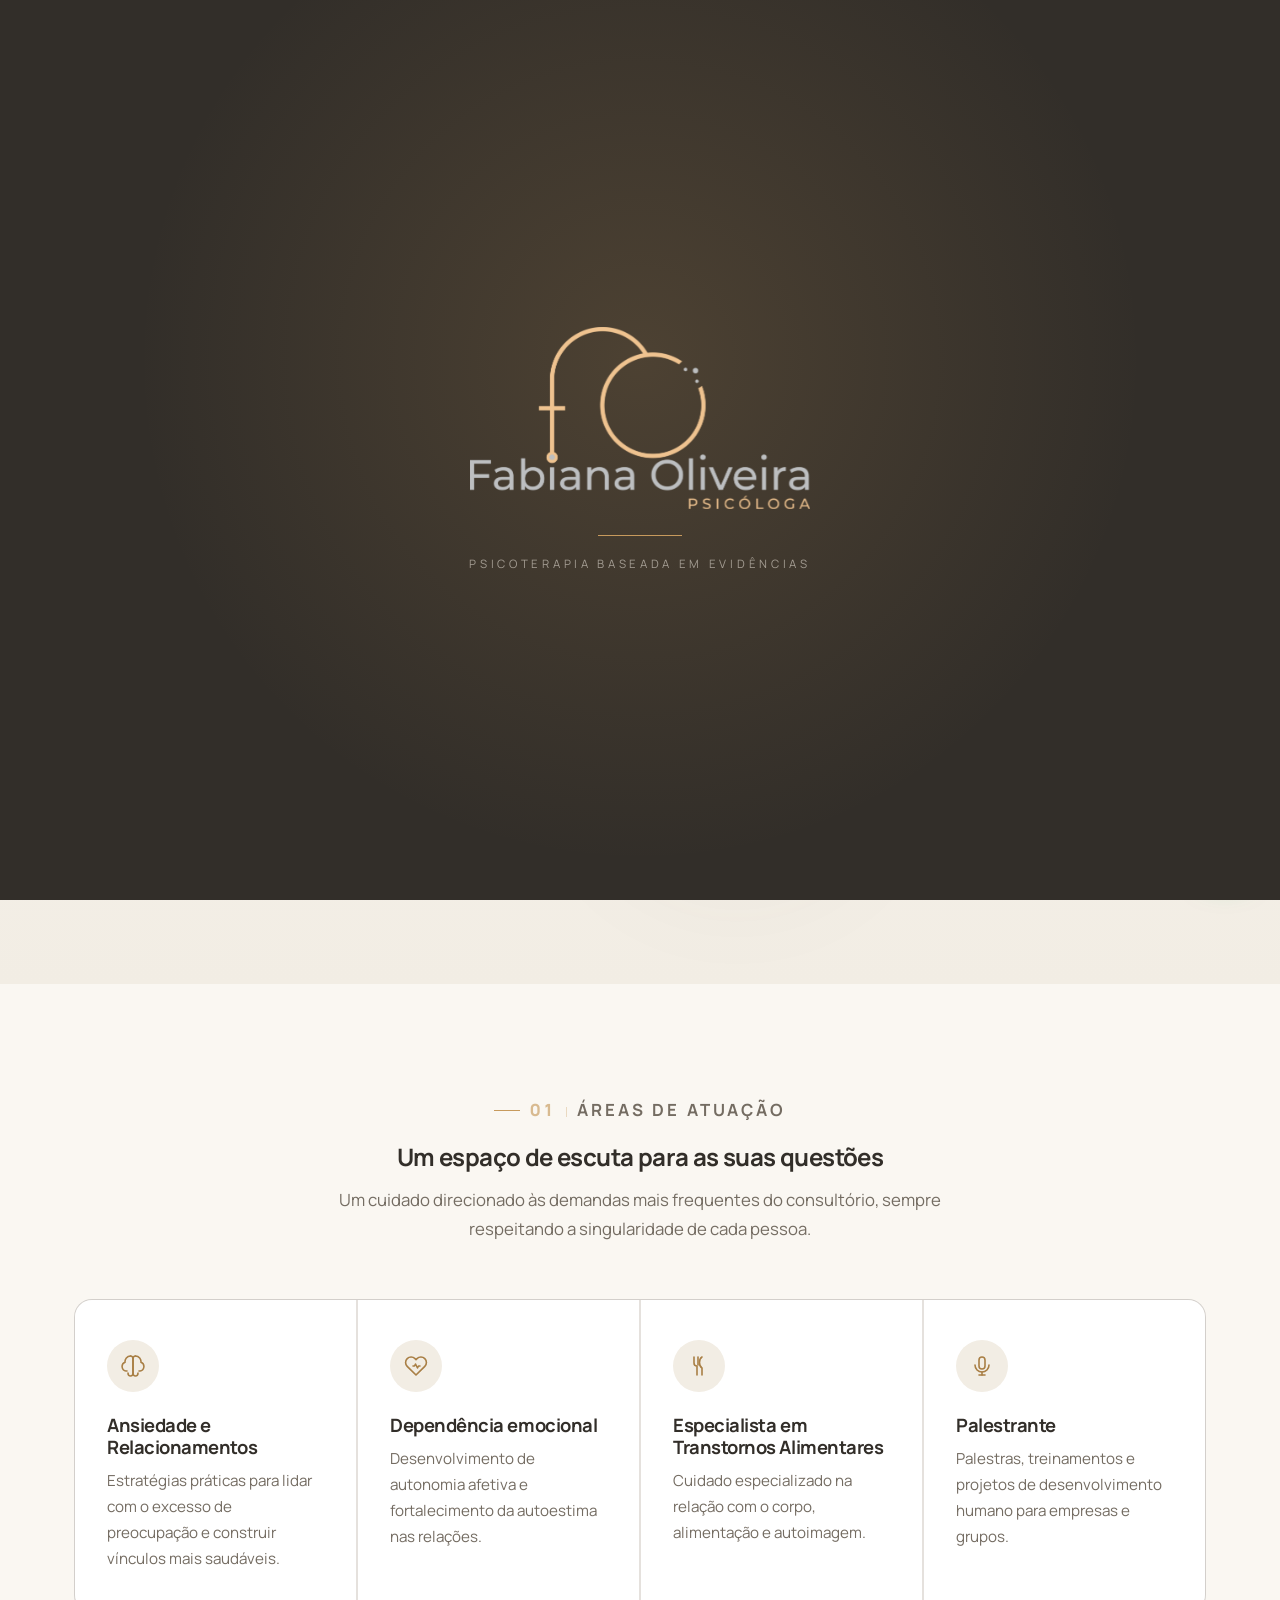
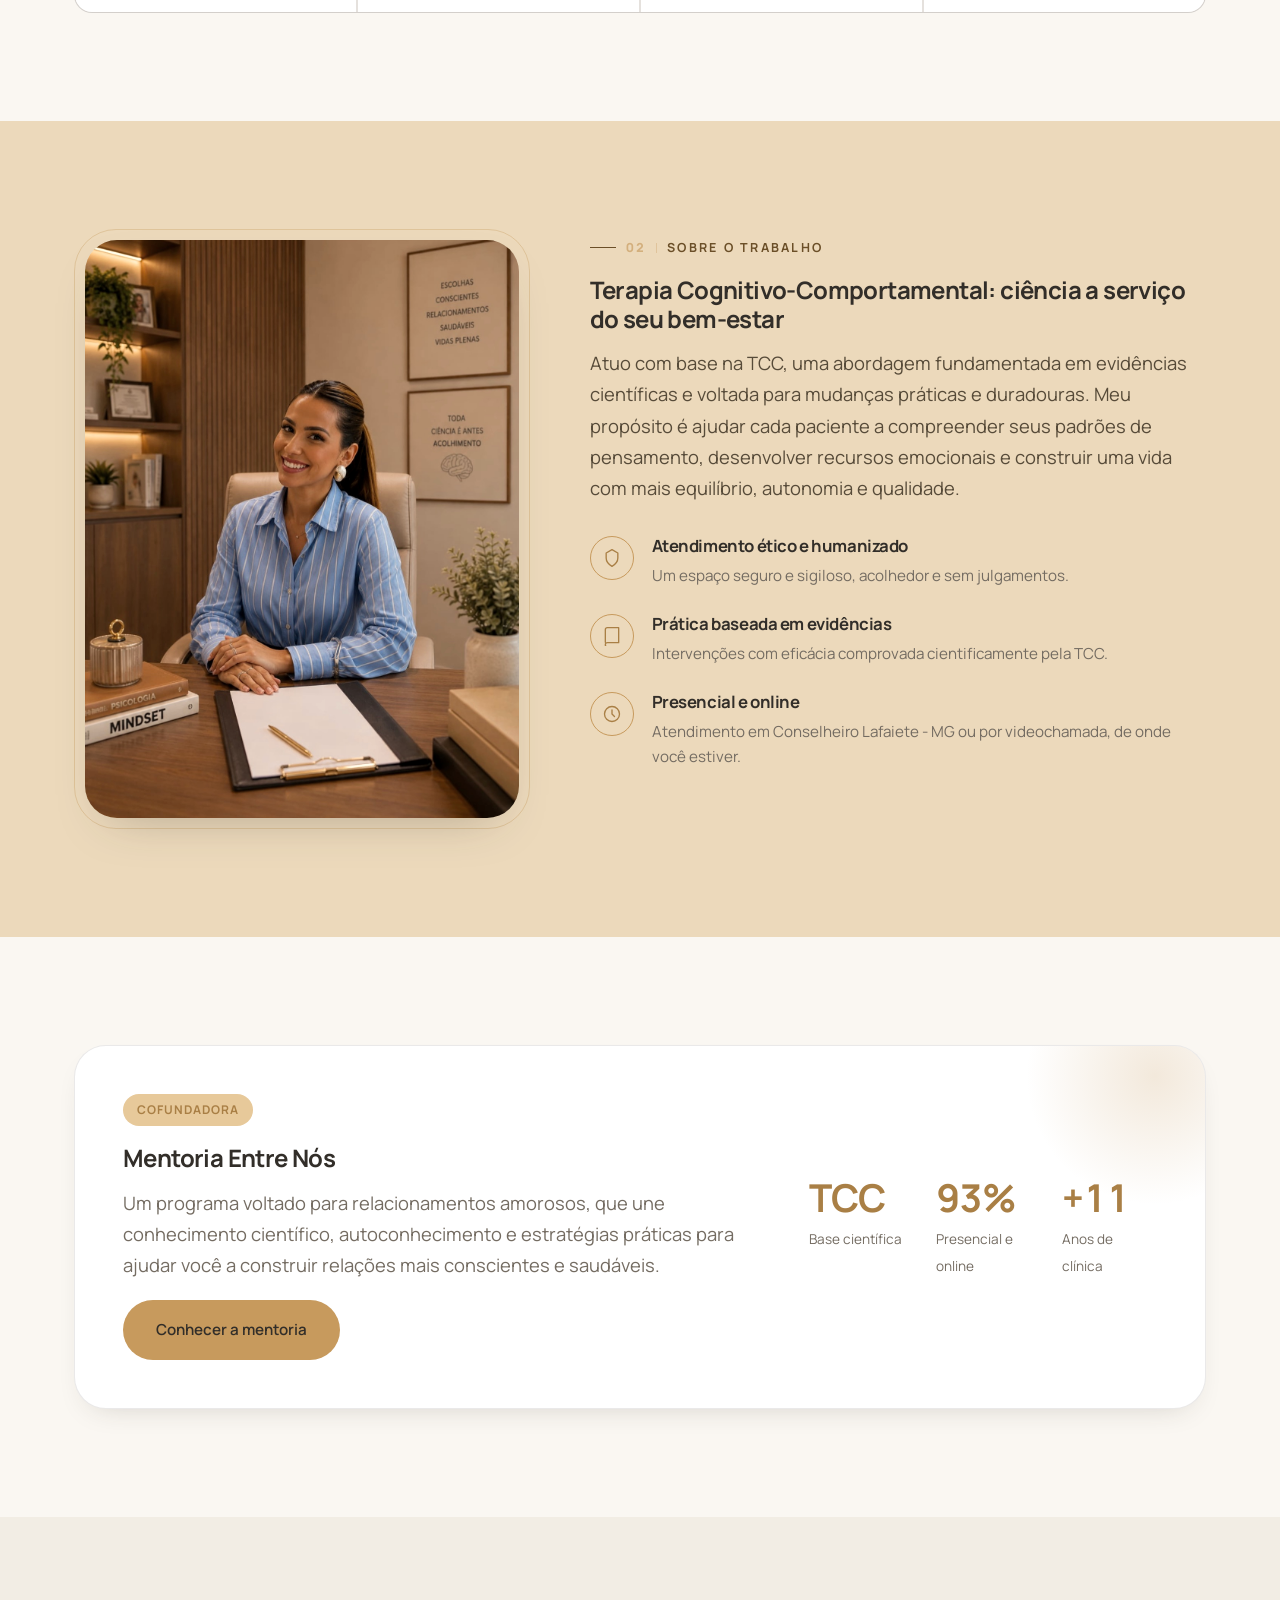
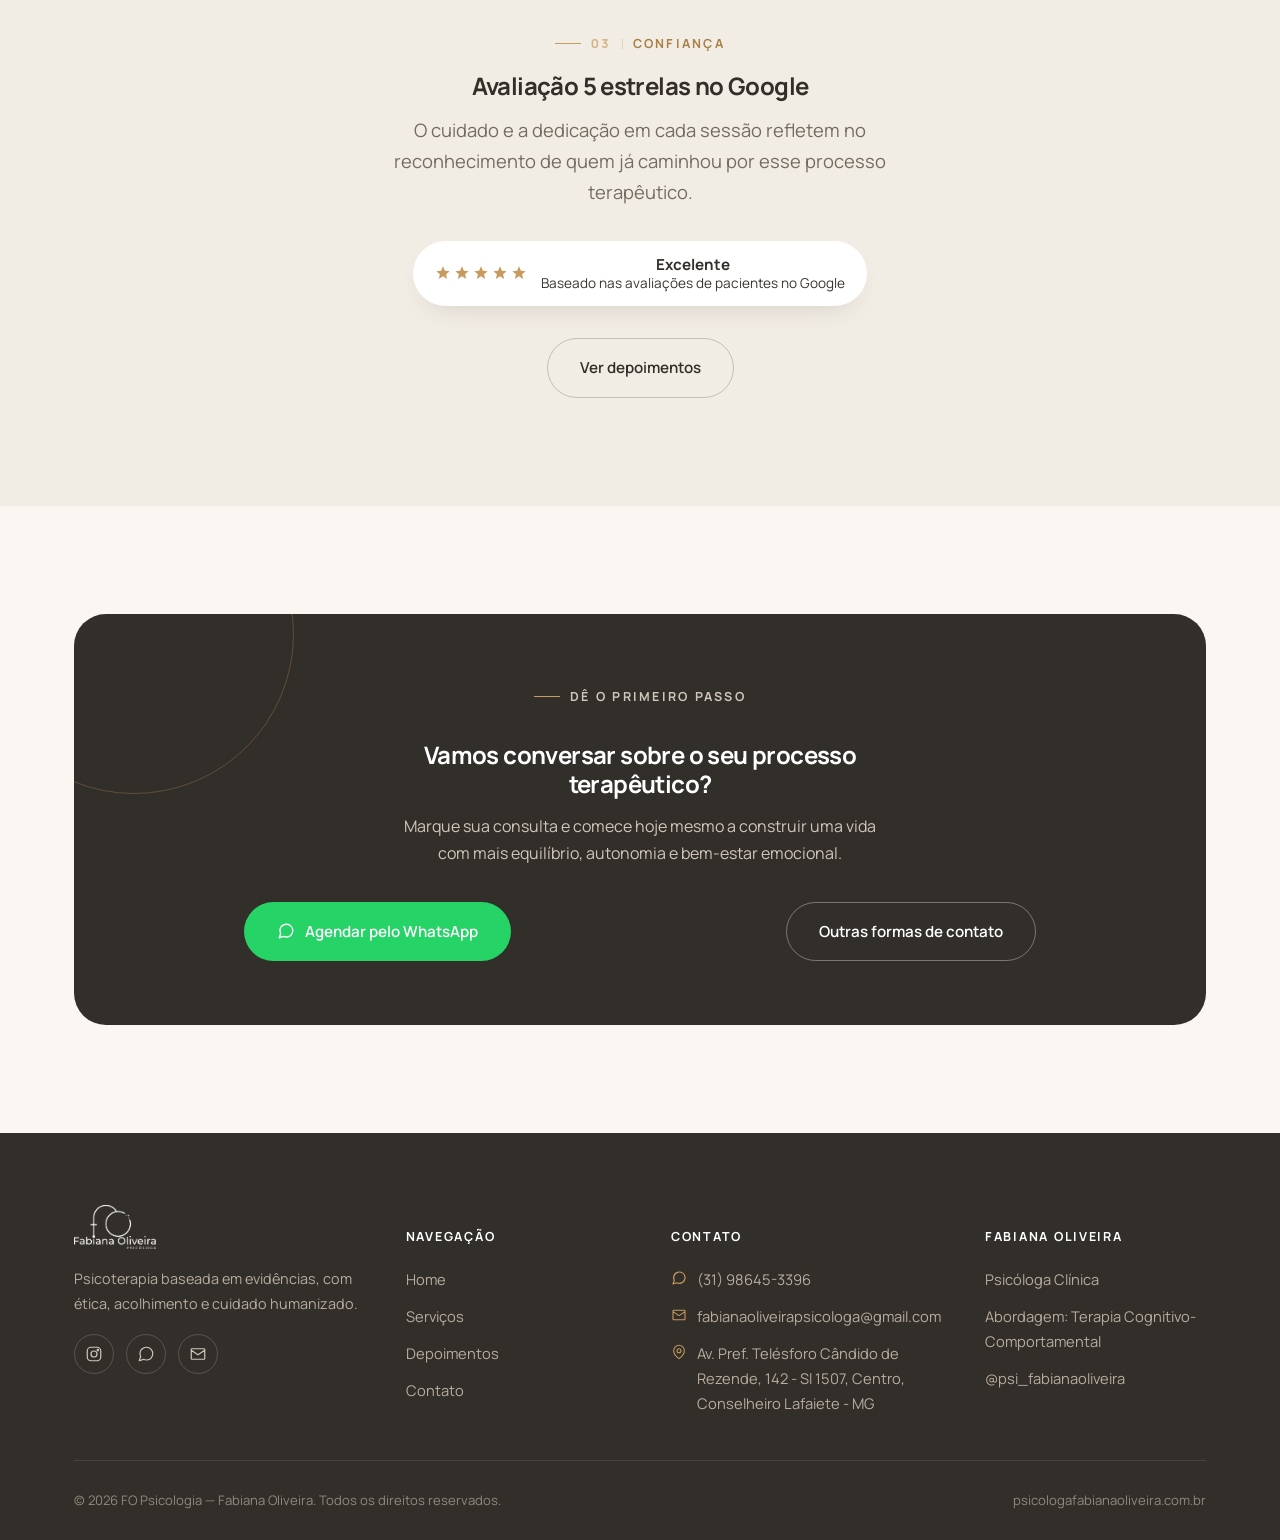
==== commit 5acca876: "Adiciona area interna com GA4, gtag e contador online ao vivo. Painel /admin com login, dashboard de" ====
--- a/index.html
+++ b/index.html
@@ -22,6 +22,15 @@
 <link href="https://fonts.googleapis.com/css2?family=Manrope:wght@400;500;600;700;800&display=swap" rel="stylesheet" />
 
 <link rel="stylesheet" href="css/style.css" />
+
+<!-- Google tag (gtag.js) -->
+<script async src="https://www.googletagmanager.com/gtag/js?id=G-5T8DCCK042"></script>
+<script>
+  window.dataLayer = window.dataLayer || [];
+  function gtag(){dataLayer.push(arguments);}
+  gtag('js', new Date());
+  gtag('config', 'G-5T8DCCK042');
+</script>
 </head>
 <body>
 
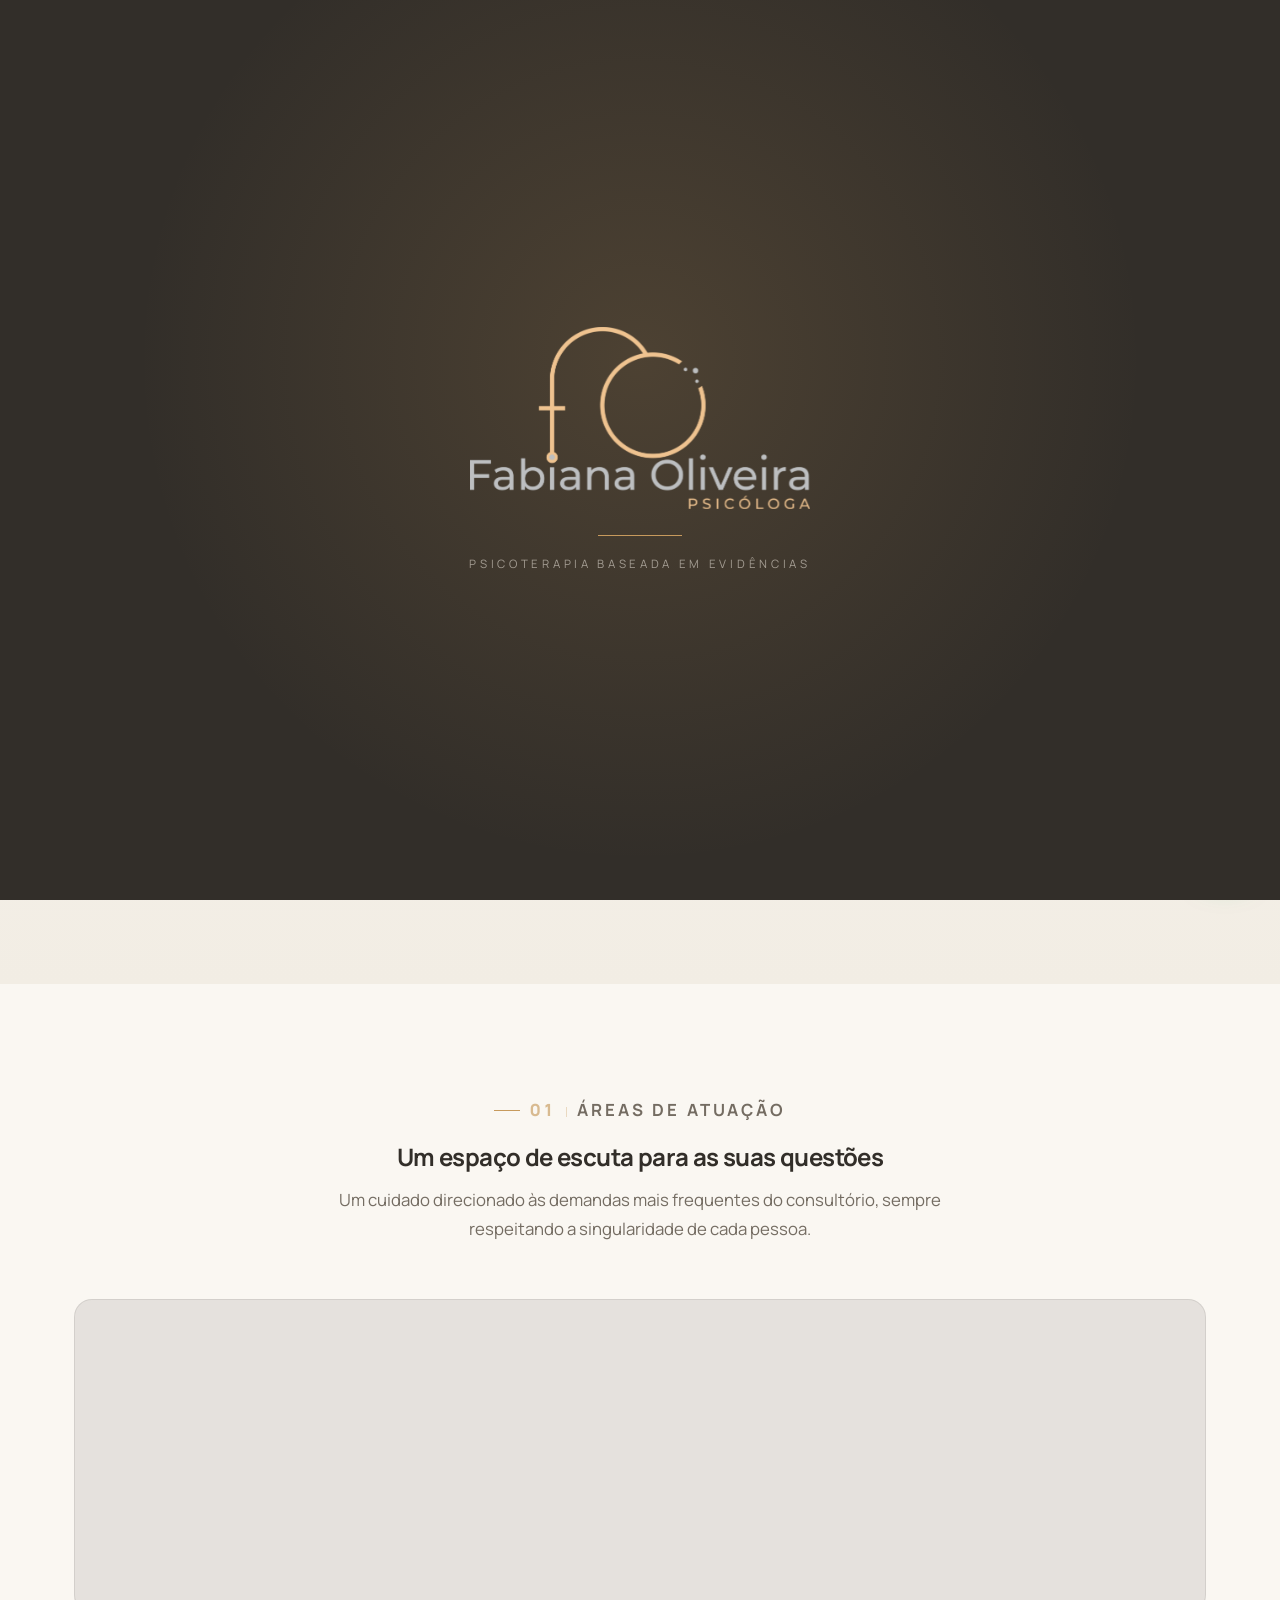
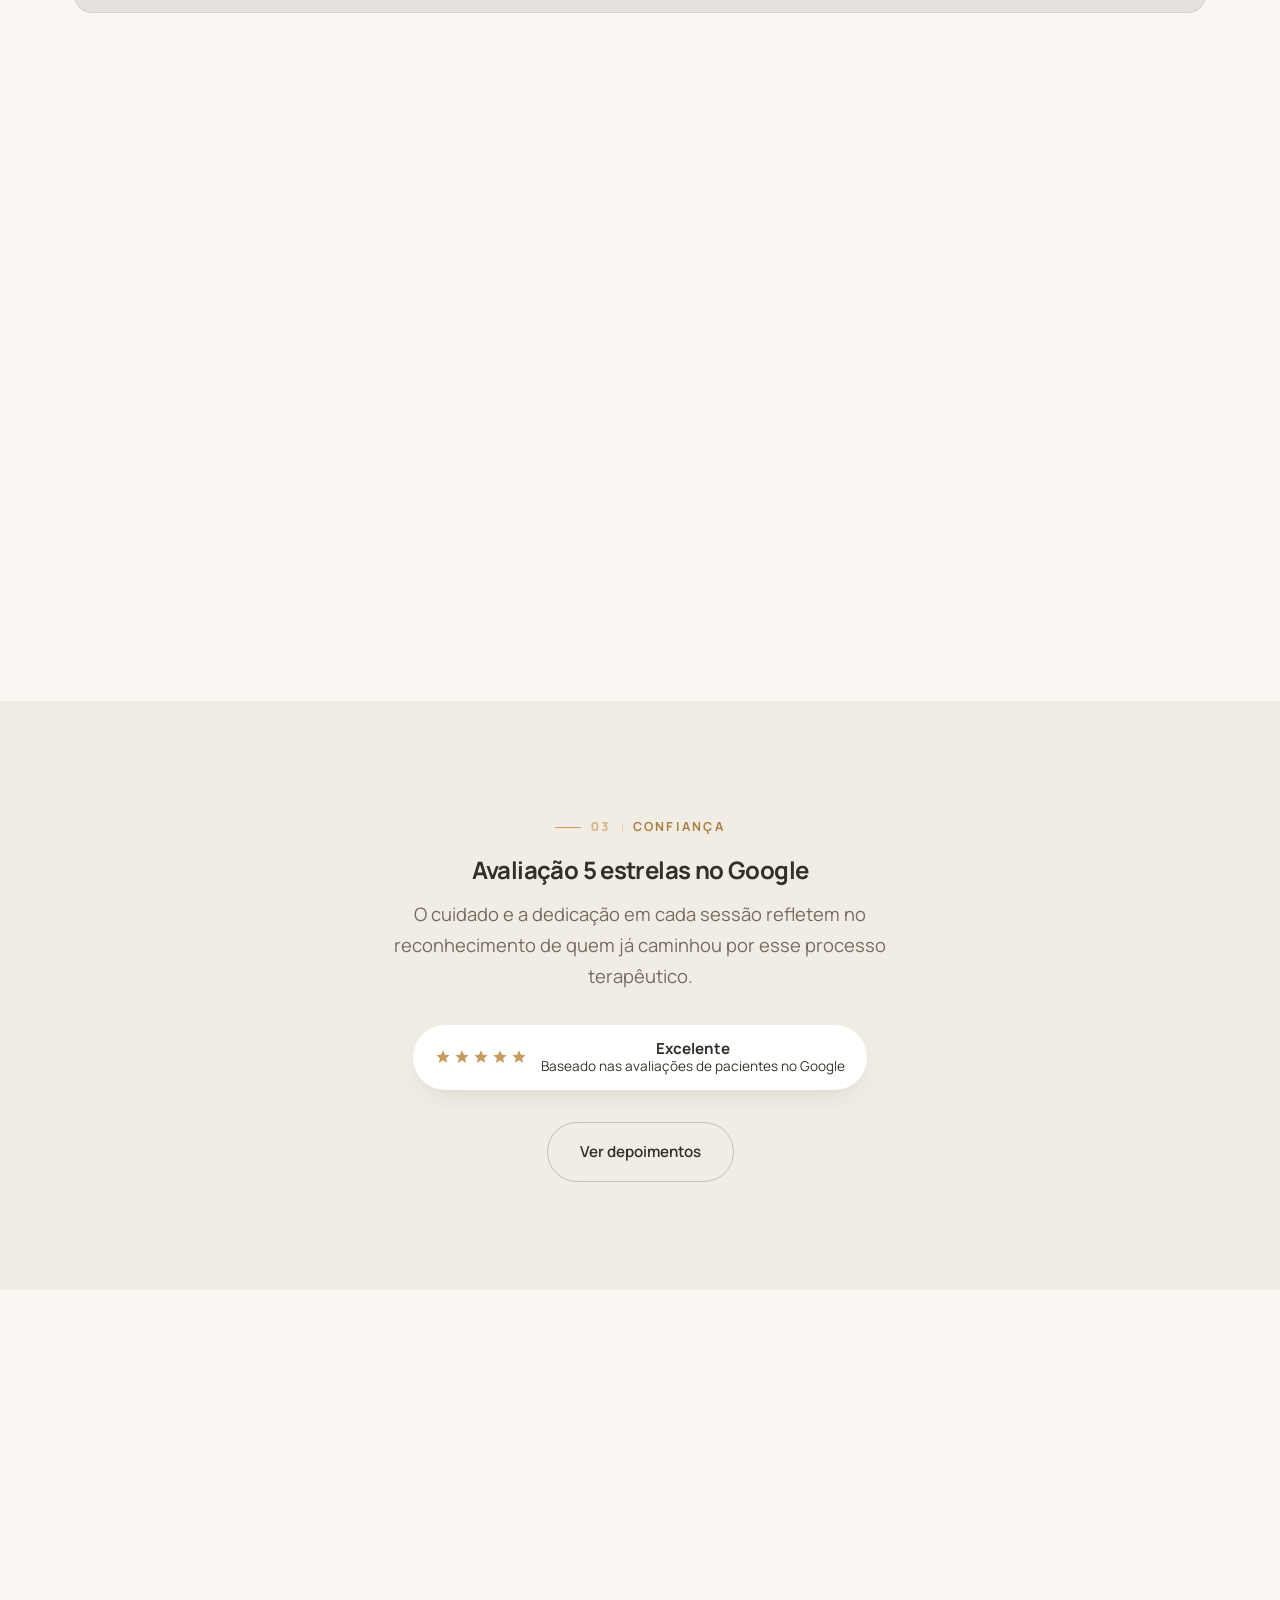
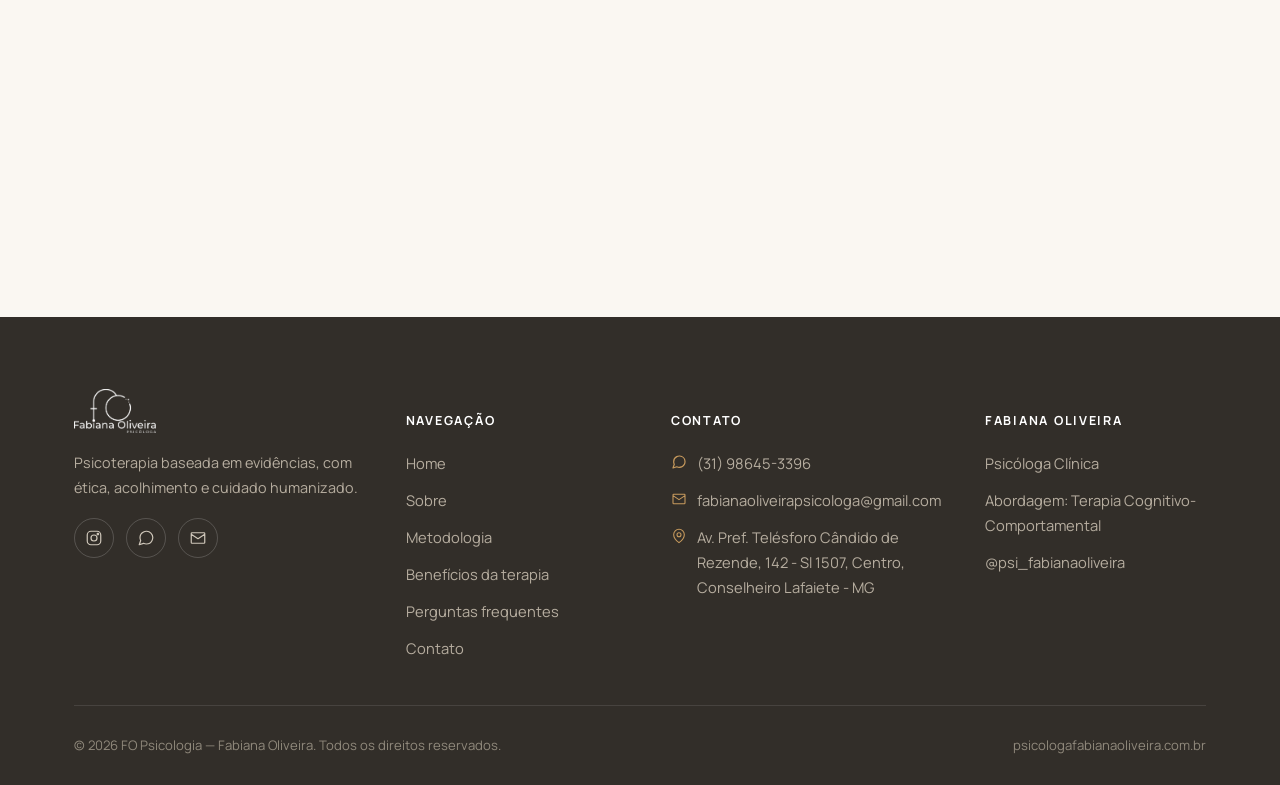
==== commit bb2ffd9f: "Separa Sobre, Metodologia, Benefícios e FAQ em páginas próprias. Ajusta animações de entrada, header" ====
--- a/index.html
+++ b/index.html
@@ -36,6 +36,17 @@
 
 <div class="scroll-progress" data-scroll-progress></div>
 <div class="page-fade" data-page-fade></div>
+<script>
+(function () {
+  try {
+    if (sessionStorage.getItem('fo_page_transition') === '1') {
+      document.documentElement.classList.add('fo-entering');
+      var el = document.querySelector('[data-page-fade]');
+      if (el) el.classList.add('is-active');
+    }
+  } catch (e) {}
+})();
+</script>
 
 <!-- ============ SPLASH ============ -->
 <div class="splash" data-splash>
@@ -54,17 +65,23 @@
     <nav class="nav-desktop" aria-label="Navegação principal">
       <ul>
         <li><a href="index.html" class="is-active">Home</a></li>
-        <li><a href="servicos.html">Serviços</a></li>
-        <li><a href="depoimentos.html">Depoimentos</a></li>
-        <li><a href="contato.html">Contato</a></li>
+        <li><a href="sobre.html">Sobre</a></li>
+        <li><a href="metodologia.html">Metodologia</a></li>
+        <li><a href="beneficios.html">Benefícios da terapia</a></li>
+        <li><a href="perguntas-frequentes.html">Perguntas frequentes</a></li>
       </ul>
     </nav>
 
     <div class="header-actions">
       <a href="https://wa.me/5531986453396?text=Ol%C3%A1%2C%20gostaria%20de%20agendar%20uma%20consulta" class="btn btn--primary" target="_blank" rel="noopener">
         <svg viewBox="0 0 24 24" fill="none" stroke="currentColor" stroke-width="1.8" stroke-linecap="round" stroke-linejoin="round"><path d="M21 11.5a8.38 8.38 0 0 1-.9 3.8 8.5 8.5 0 0 1-7.6 4.7 8.38 8.38 0 0 1-3.8-.9L3 21l1.9-5.7a8.38 8.38 0 0 1-.9-3.8 8.5 8.5 0 0 1 4.7-7.6 8.38 8.38 0 0 1 3.8-.9h.5a8.48 8.48 0 0 1 8 8v.5z"/></svg>
-        Agendar consulta
+        <span>Agendar consulta</span>
       </a>
+      <div class="header-social">
+        <a href="https://www.instagram.com/psi_fabianaoliveira/" target="_blank" rel="noopener" aria-label="Instagram">
+          <svg viewBox="0 0 24 24" fill="none" stroke="currentColor" stroke-width="1.6"><rect x="3" y="3" width="18" height="18" rx="5"/><circle cx="12" cy="12" r="4"/><circle cx="17.2" cy="6.8" r="1"/></svg>
+        </a>
+      </div>
       <button class="nav-toggle" data-nav-toggle aria-expanded="false" aria-controls="nav-mobile" aria-label="Abrir menu">
         <svg class="icon-menu" viewBox="0 0 24 24" fill="none" stroke="currentColor" stroke-width="1.8" stroke-linecap="round"><path d="M4 7h16M4 12h16M4 17h16"/></svg>
         <svg class="icon-close" viewBox="0 0 24 24" fill="none" stroke="currentColor" stroke-width="1.8" stroke-linecap="round"><path d="M6 6l12 12M18 6L6 18"/></svg>
@@ -78,9 +95,10 @@
   <nav aria-label="Navegação mobile">
     <ul>
       <li><a href="index.html">Home</a></li>
-      <li><a href="servicos.html">Serviços</a></li>
-      <li><a href="depoimentos.html">Depoimentos</a></li>
-      <li><a href="contato.html">Contato</a></li>
+      <li><a href="sobre.html">Sobre</a></li>
+      <li><a href="metodologia.html">Metodologia</a></li>
+      <li><a href="beneficios.html">Benefícios da terapia</a></li>
+      <li><a href="perguntas-frequentes.html">Perguntas frequentes</a></li>
     </ul>
   </nav>
   <div class="nav-mobile__footer">
@@ -102,19 +120,19 @@
     <div class="hero__dots"></div>
     <div class="container">
       <div class="hero__content">
-        <p class="eyebrow">Psicóloga Clínica · Terapia Cognitivo-Comportamental</p>
-        <h1>Cuidado psicológico com ciência, ética e acolhimento</h1>
+        <p class="eyebrow">Psicóloga Clínica · CRP 04/43191</p>
+        <h1>Você não precisa enfrentar tudo sozinho(a).</h1>
         <p class="lede">
-          Atendimento baseado em evidências para quem busca compreender seus padrões
-          de pensamento, fortalecer a autoestima e construir relações mais saudáveis
-          e uma vida com mais equilíbrio.
+          Um espaço de acolhimento para compreender suas emoções, fortalecer sua
+          autoestima e construir relações mais saudáveis.
         </p>
+        <p class="lede">Cuide de você. Vamos conversar?</p>
         <div class="btn-row">
-          <a href="https://wa.me/5531986453396?text=Ol%C3%A1%2C%20gostaria%20de%20agendar%20uma%20consulta" class="btn btn--whatsapp" target="_blank" rel="noopener">
+          <a href="https://wa.me/5531986453396?text=Ol%C3%A1%2C%20gostaria%20de%20ajuda" class="btn btn--whatsapp" target="_blank" rel="noopener">
             <svg viewBox="0 0 24 24" fill="none" stroke="currentColor" stroke-width="1.8" stroke-linecap="round" stroke-linejoin="round"><path d="M21 11.5a8.38 8.38 0 0 1-.9 3.8 8.5 8.5 0 0 1-7.6 4.7 8.38 8.38 0 0 1-3.8-.9L3 21l1.9-5.7a8.38 8.38 0 0 1-.9-3.8 8.5 8.5 0 0 1 4.7-7.6 8.38 8.38 0 0 1 3.8-.9h.5a8.48 8.48 0 0 1 8 8v.5z"/></svg>
-            Agendar pelo WhatsApp
-          </a>
-          <a href="#abordagem" class="btn btn--outline">Conhecer a abordagem</a>
+            Eu quero ajuda
+          </a>
+          <a href="metodologia.html" class="btn btn--outline">Conheça a metodologia</a>
         </div>
 
         <div class="hero__badge">
@@ -201,60 +219,6 @@
           </div>
           <h3>Palestrante</h3>
           <p>Palestras, treinamentos e projetos de desenvolvimento humano para empresas e grupos.</p>
-        </div>
-      </div>
-    </div>
-  </section>
-
-  <!-- ============ ABORDAGEM / SOBRE ============ -->
-  <section class="section section--sand" id="abordagem">
-    <div class="container">
-      <div class="about-grid">
-        <div class="about-grid__image reveal">
-          <img src="fotos/consultorio-1.png" alt="Fabiana Oliveira no consultório — psicóloga clínica" />
-        </div>
-
-        <div>
-          <p class="eyebrow"><span class="eyebrow__num">02</span>Sobre o trabalho</p>
-          <h2>Terapia Cognitivo-Comportamental: ciência a serviço do seu bem-estar</h2>
-          <p class="lede">
-            Atuo com base na TCC, uma abordagem fundamentada em evidências científicas
-            e voltada para mudanças práticas e duradouras. Meu propósito é ajudar cada
-            paciente a compreender seus padrões de pensamento, desenvolver recursos
-            emocionais e construir uma vida com mais equilíbrio, autonomia e qualidade.
-          </p>
-
-          <div class="approach-list">
-            <div class="approach-item reveal reveal-1">
-              <div class="approach-item__icon">
-                <svg viewBox="0 0 24 24" fill="none" stroke="currentColor" stroke-width="1.6" stroke-linecap="round" stroke-linejoin="round"><path d="M12 2l7 4v6c0 5-3.5 8-7 10-3.5-2-7-5-7-10V6z"/></svg>
-              </div>
-              <div>
-                <h4>Atendimento ético e humanizado</h4>
-                <p>Um espaço seguro e sigiloso, acolhedor e sem julgamentos.</p>
-              </div>
-            </div>
-
-            <div class="approach-item reveal reveal-2">
-              <div class="approach-item__icon">
-                <svg viewBox="0 0 24 24" fill="none" stroke="currentColor" stroke-width="1.6" stroke-linecap="round" stroke-linejoin="round"><path d="M4 19.5V4.5A2.5 2.5 0 0 1 6.5 2H20v18H6.5a2.5 2.5 0 0 0 0 5H20"/></svg>
-              </div>
-              <div>
-                <h4>Prática baseada em evidências</h4>
-                <p>Intervenções com eficácia comprovada cientificamente pela TCC.</p>
-              </div>
-            </div>
-
-            <div class="approach-item reveal reveal-3">
-              <div class="approach-item__icon">
-                <svg viewBox="0 0 24 24" fill="none" stroke="currentColor" stroke-width="1.6" stroke-linecap="round" stroke-linejoin="round"><circle cx="12" cy="12" r="9"/><path d="M12 7v5l3 3"/></svg>
-              </div>
-              <div>
-                <h4>Presencial e online</h4>
-                <p>Atendimento em Conselheiro Lafaiete - MG ou por videochamada, de onde você estiver.</p>
-              </div>
-            </div>
-          </div>
         </div>
       </div>
     </div>
@@ -369,8 +333,10 @@
         <h5>Navegação</h5>
         <ul>
           <li><a href="index.html">Home</a></li>
-          <li><a href="servicos.html">Serviços</a></li>
-          <li><a href="depoimentos.html">Depoimentos</a></li>
+          <li><a href="sobre.html">Sobre</a></li>
+          <li><a href="metodologia.html">Metodologia</a></li>
+          <li><a href="beneficios.html">Benefícios da terapia</a></li>
+          <li><a href="perguntas-frequentes.html">Perguntas frequentes</a></li>
           <li><a href="contato.html">Contato</a></li>
         </ul>
       </div>
--- a/css/style.css
+++ b/css/style.css
@@ -48,6 +48,9 @@
 
 html {
   scroll-behavior: smooth;
+  scroll-padding-top: 100px;
+  -webkit-text-size-adjust: 100%;
+  text-size-adjust: 100%;
 }
 
 body {
@@ -143,6 +146,16 @@
   padding: 72px 0;
 }
 
+.section--page-start {
+  padding-top: 210px;
+}
+
+@media (max-width: 640px) {
+  .section--page-start {
+    padding-top: 180px;
+  }
+}
+
 .section--alt {
   background: var(--color-bg-alt);
 }
@@ -244,6 +257,10 @@
 .section-head p {
   color: var(--color-text-muted);
   font-size: 1.05rem;
+}
+
+.section-head p + p {
+  margin-top: 14px;
 }
 
 .section--dark .section-head p {
@@ -498,6 +515,10 @@
   pointer-events: auto;
 }
 
+.page-fade.is-entering {
+  transition-duration: 0.45s;
+}
+
 /* ---------- Header ---------- */
 .site-header {
   position: fixed;
@@ -527,11 +548,15 @@
 .brand {
   display: flex;
   align-items: center;
+  flex: 0 0 auto;
 }
 
 .brand img {
+  display: block;
   height: 62px;
   width: auto;
+  max-width: none;
+  object-fit: contain;
   filter: saturate(1.25) contrast(1.08);
   transition: height 0.4s var(--ease);
 }
@@ -541,11 +566,33 @@
 }
 
 @media (max-width: 640px) {
+  .site-header {
+    padding: 12px 0;
+  }
+
+  .site-header.is-scrolled {
+    padding: 10px 0;
+  }
+
+  .site-header .container {
+    gap: 10px;
+  }
+
   .brand img {
-    height: 52px;
-  }
+    height: 42px;
+  }
+
   .site-header.is-scrolled .brand img {
-    height: 44px;
+    height: 38px;
+  }
+
+  .header-actions {
+    gap: 8px;
+    flex: 0 0 auto;
+  }
+
+  .header-social {
+    display: none;
   }
 }
 
@@ -555,16 +602,29 @@
 
 .nav-desktop ul {
   display: flex;
-  gap: 38px;
-  align-items: center;
+  flex-wrap: wrap;
+  gap: 18px 22px;
+  align-items: center;
+  justify-content: center;
 }
 
 .nav-desktop a {
-  font-size: 0.92rem;
+  font-size: 0.82rem;
   font-weight: 600;
   color: var(--color-charcoal);
   position: relative;
   padding: 6px 0;
+  white-space: nowrap;
+}
+
+@media (min-width: 1200px) {
+  .nav-desktop ul {
+    gap: 28px;
+  }
+
+  .nav-desktop a {
+    font-size: 0.9rem;
+  }
 }
 
 .nav-desktop a::after {
@@ -590,12 +650,60 @@
 .header-actions {
   display: flex;
   align-items: center;
-  gap: 18px;
+  gap: 14px;
 }
 
 .header-actions .btn {
   padding: 12px 24px;
   font-size: 0.85rem;
+}
+
+.header-social {
+  display: flex;
+  align-items: center;
+  gap: 8px;
+}
+
+.header-social a {
+  width: 42px;
+  height: 42px;
+  border-radius: 50%;
+  border: 1px solid var(--color-line);
+  background: var(--color-surface);
+  color: var(--color-charcoal);
+  display: inline-flex;
+  align-items: center;
+  justify-content: center;
+  transition: transform 0.25s var(--ease), border-color 0.25s var(--ease),
+    color 0.25s var(--ease), background 0.25s var(--ease);
+}
+
+.header-social a svg {
+  width: 18px;
+  height: 18px;
+}
+
+.header-social a:hover {
+  transform: translateY(-2px);
+  border-color: rgba(199, 154, 93, 0.55);
+  color: var(--color-gold-deep);
+  background: #fff;
+}
+
+.site-header.is-scrolled .header-social a {
+  background: rgba(255, 255, 255, 0.9);
+}
+
+@media (max-width: 479px) {
+  .header-actions .btn--primary span {
+    display: none;
+  }
+
+  .header-actions .btn--primary {
+    padding: 12px;
+    width: 42px;
+    height: 42px;
+  }
 }
 
 .nav-toggle {
@@ -653,12 +761,38 @@
 .nav-mobile nav a {
   display: block;
   font-family: var(--font-body);
-  font-size: 1.05rem;
+  font-size: 1rem;
   font-weight: 600;
+  line-height: 1.35;
   letter-spacing: -0.01em;
-  padding: 14px 0;
+  padding: 12px 0;
   border-bottom: 1px solid var(--color-line);
   color: var(--color-charcoal);
+}
+
+@media (max-width: 480px) {
+  .nav-mobile {
+    padding: 96px 24px 32px;
+    justify-content: flex-start;
+  }
+
+  .nav-mobile nav a {
+    font-size: 0.95rem;
+    padding: 11px 0;
+  }
+
+  .nav-mobile__footer {
+    margin-top: 28px;
+  }
+
+  .nav-mobile__footer .btn {
+    padding: 14px 20px;
+    font-size: 0.95rem;
+  }
+
+  .nav-mobile__contact {
+    font-size: 0.85rem;
+  }
 }
 
 .nav-mobile__footer {
@@ -750,6 +884,61 @@
 
 .hero__content {
   order: 2;
+}
+
+.hero__content > .eyebrow,
+.hero__content > h1,
+.hero__content > .lede,
+.hero__content > .btn-row,
+.hero__content > .hero__badge {
+  opacity: 0;
+  transform: translateY(22px);
+}
+
+html.is-ready .hero__content > .eyebrow,
+html.is-ready .hero__content > h1,
+html.is-ready .hero__content > .lede,
+html.is-ready .hero__content > .btn-row,
+html.is-ready .hero__content > .hero__badge {
+  animation: pageEnter 0.8s var(--ease) forwards;
+}
+
+html.is-ready .hero__content > .eyebrow {
+  animation-delay: 0.06s;
+}
+
+html.is-ready .hero__content > h1 {
+  animation-delay: 0.16s;
+}
+
+html.is-ready .hero__content > .lede:nth-of-type(2) {
+  animation-delay: 0.26s;
+}
+
+html.is-ready .hero__content > .lede:nth-of-type(3) {
+  animation-delay: 0.34s;
+}
+
+html.is-ready .hero__content > .btn-row {
+  animation-delay: 0.42s;
+}
+
+html.is-ready .hero__content > .hero__badge {
+  animation-delay: 0.52s;
+}
+
+.hero__visual {
+  opacity: 0;
+}
+
+html.is-ready .hero__visual {
+  animation: heroFadeIn 0.9s var(--ease) forwards 0.12s;
+}
+
+@keyframes heroFadeIn {
+  to {
+    opacity: 1;
+  }
 }
 
 .hero__content h1 {
@@ -1075,6 +1264,17 @@
   .hero__glow {
     animation: none !important;
   }
+
+  .hero__content > .eyebrow,
+  .hero__content > h1,
+  .hero__content > .lede,
+  .hero__content > .btn-row,
+  .hero__content > .hero__badge,
+  .hero__visual {
+    opacity: 1;
+    transform: none;
+    animation: none !important;
+  }
 }
 
 @media (max-width: 899px) {
@@ -1101,10 +1301,72 @@
   margin-right: auto;
 }
 
+.page-header--faq h1 {
+  font-size: clamp(2.5rem, 5.5vw, 3.5rem);
+  max-width: 860px;
+  line-height: 1.15;
+  margin-bottom: 18px;
+}
+
 .page-header p {
   max-width: 600px;
   margin: 0 auto;
   color: var(--color-text-muted);
+}
+
+.page-header--faq p {
+  max-width: 640px;
+  font-size: 1.08rem;
+  line-height: 1.65;
+}
+
+.page-header .breadcrumb,
+.page-header .eyebrow,
+.page-header h1,
+.page-header > .container > p {
+  opacity: 0;
+  transform: translateY(20px);
+}
+
+html.is-ready .page-header .breadcrumb,
+html.is-ready .page-header .eyebrow,
+html.is-ready .page-header h1,
+html.is-ready .page-header > .container > p {
+  animation: pageEnter 0.75s var(--ease) forwards;
+}
+
+html.is-ready .page-header .breadcrumb {
+  animation-delay: 0.05s;
+}
+
+html.is-ready .page-header .eyebrow {
+  animation-delay: 0.14s;
+}
+
+html.is-ready .page-header h1 {
+  animation-delay: 0.24s;
+}
+
+html.is-ready .page-header > .container > p {
+  animation-delay: 0.34s;
+}
+
+@keyframes pageEnter {
+  to {
+    opacity: 1;
+    transform: translateY(0);
+  }
+}
+
+@media (prefers-reduced-motion: reduce) {
+  .page-header .breadcrumb,
+  .page-header .eyebrow,
+  .page-header h1,
+  .page-header > .container > p {
+    opacity: 1;
+    transform: none;
+    animation: none;
+  }
 }
 
 .breadcrumb {
@@ -1463,6 +1725,14 @@
   margin-top: 22px;
 }
 
+.testimonial-card__author > div:last-child {
+  min-width: 0;
+  display: flex;
+  flex-direction: column;
+  align-items: flex-start;
+  gap: 4px;
+}
+
 .testimonial-card__avatar {
   width: 42px;
   height: 42px;
@@ -1474,6 +1744,7 @@
   justify-content: center;
   font-weight: 700;
   font-family: var(--font-display);
+  flex-shrink: 0;
 }
 
 .testimonial-card__author span {
@@ -1484,6 +1755,7 @@
 .testimonial-card__author strong {
   display: block;
   font-size: 0.92rem;
+  line-height: 1.3;
 }
 
 .testimonial-note {
@@ -1592,15 +1864,21 @@
   display: inline-flex;
   align-items: center;
   gap: 6px;
-  margin-top: 4px;
+  margin-top: 0;
   font-size: 0.75rem;
   color: var(--color-text-muted);
+  line-height: 1.2;
 }
 
 .testimonial-card__source svg {
-  width: 14px;
-  height: 14px;
+  width: 14px !important;
+  height: 14px !important;
+  max-width: 14px;
+  max-height: 14px;
+  flex: 0 0 14px;
+  display: inline-block;
   color: var(--color-gold-deep);
+  fill: currentColor;
 }
 
 .testimonials-carousel__controls {
